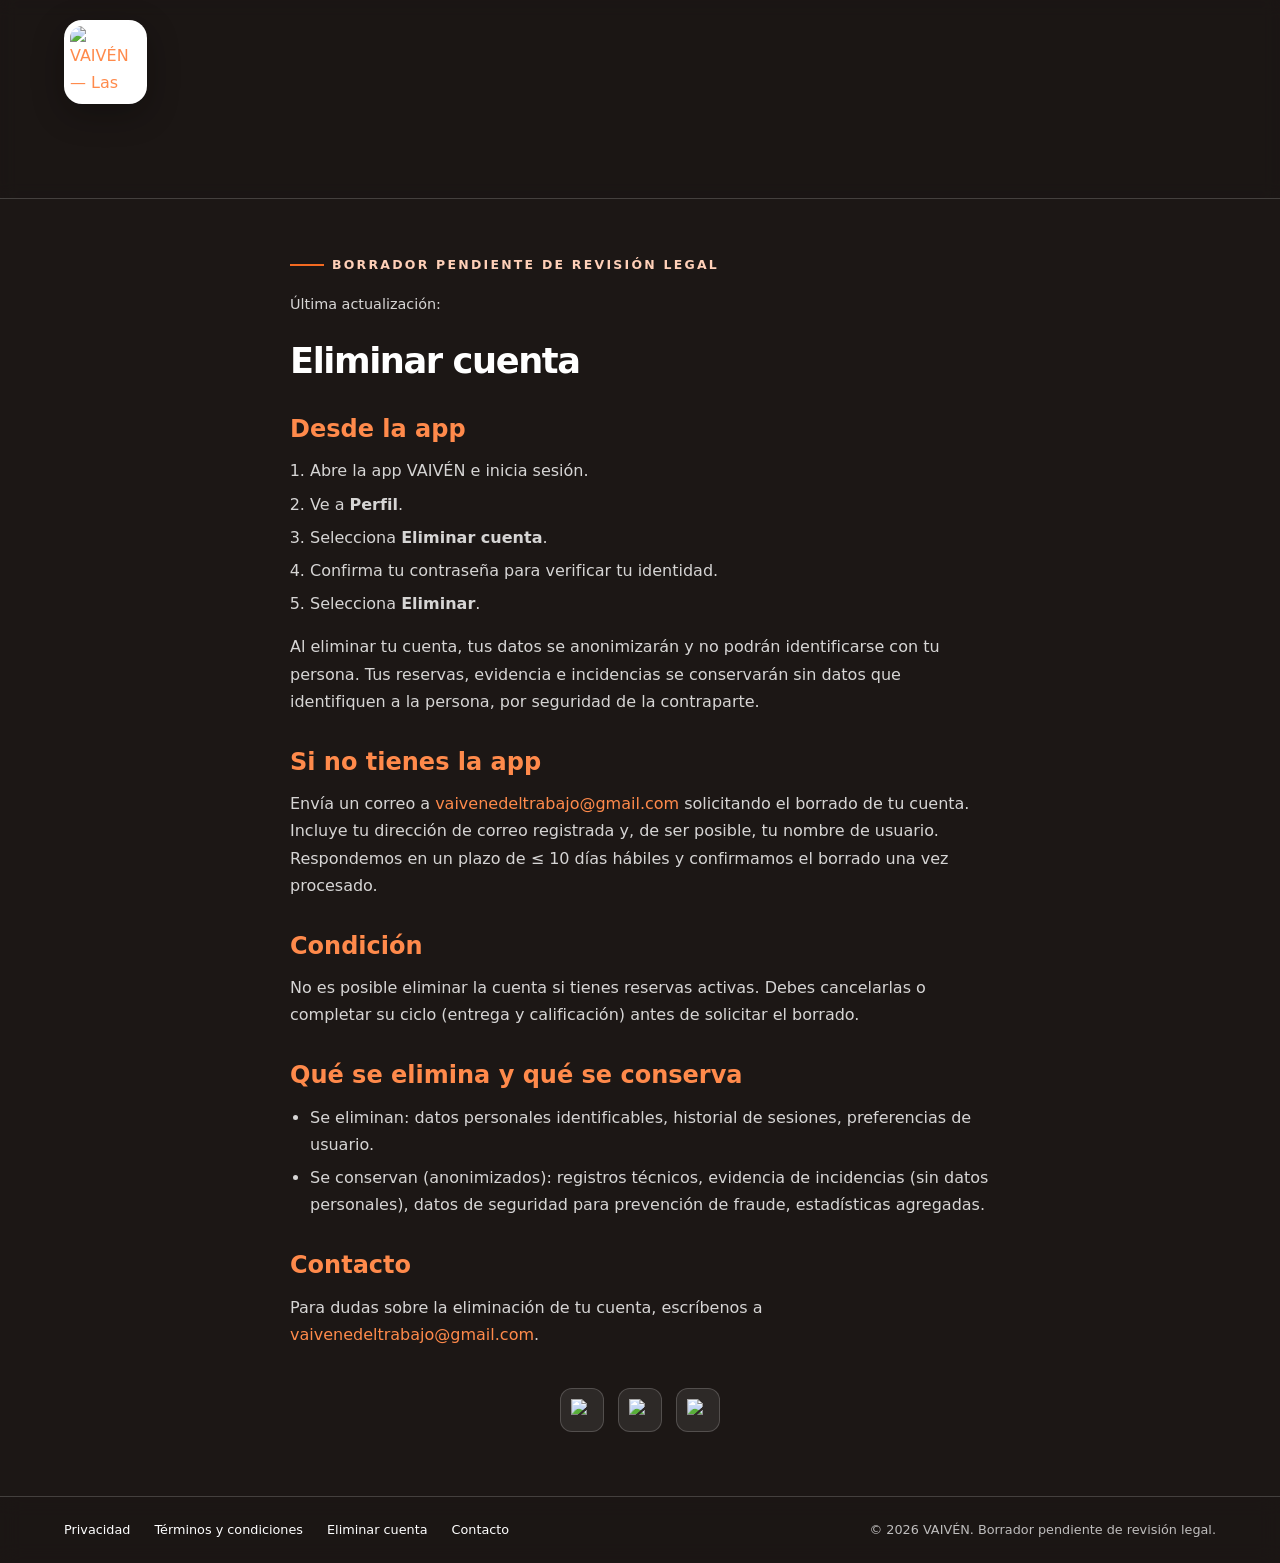
==== eliminar-cuenta/index.html @ cad04185 "feat: botones sociales y rediseño páginas legales [spec 002]" ====
<!doctype html>
<html lang="es-MX">
<head>
  <meta charset="utf-8">
  <meta name="viewport" content="width=device-width, initial-scale=1, viewport-fit=cover">
  <meta name="theme-color" content="#1c1715">
  <title>Eliminar cuenta — VAIVÉN</title>
  <meta name="description" content="Cómo eliminar tu cuenta de VAIVÉN: desde la app, por correo si no tienes la app, condición de reservas activas y qué se elimina y qué se conserva.">
  <link rel="canonical" href="https://vaiven-landing.onrender.com/eliminar-cuenta/">
  <link rel="icon" type="image/png" href="/assets/img/icon.png">
  <meta property="og:title" content="Eliminar cuenta — VAIVÉN">
  <meta property="og:description" content="Eliminar cuenta de VAIVÉN">
  <meta property="og:type" content="website">
  <meta property="og:url" content="https://vaiven-landing.onrender.com/eliminar-cuenta/">
  <link rel="stylesheet" href="/assets/css/legal.css">
</head>
<body>
  <a class="skip-link" href="#contenido">Saltar al contenido</a>

  <header>
    <a class="brand" href="/" aria-label="VAIVÉN, página principal">
      <img src="/assets/img/logo.jpeg" width="637" height="649" alt="VAIVÉN — Las cosas van y vienen">
    </a>
  </header>

  <main id="contenido">
    <article>
      <p class="legal-badge">Borrador pendiente de revisión legal</p>
      <p class="legal-updated">Última actualización: <?php echo date('F d, Y'); ?></p>
      <h1>Eliminar cuenta</h1>

      <section>
        <h2>Desde la app</h2>
        <ol>
          <li>Abre la app VAIVÉN e inicia sesión.</li>
          <li>Ve a <strong>Perfil</strong>.</li>
          <li>Selecciona <strong>Eliminar cuenta</strong>.</li>
          <li>Confirma tu contraseña para verificar tu identidad.</li>
          <li>Selecciona <strong>Eliminar</strong>.</li>
        </ol>
        <p>Al eliminar tu cuenta, tus datos se anonimizarán y no podrán identificarse con tu persona. Tus reservas, evidencia e incidencias se conservarán sin datos que identifiquen a la persona, por seguridad de la contraparte.</p>
      </section>

      <section>
        <h2>Si no tienes la app</h2>
        <p>Envía un correo a <a href="mailto:vaivenedeltrabajo@gmail.com">vaivenedeltrabajo@gmail.com</a> solicitando el borrado de tu cuenta. Incluye tu dirección de correo registrada y, de ser posible, tu nombre de usuario. Respondemos en un plazo de ≤ 10 días hábiles y confirmamos el borrado una vez procesado.</p>
      </section>

      <section>
        <h2>Condición</h2>
        <p>No es posible eliminar la cuenta si tienes reservas activas. Debes cancelarlas o completar su ciclo (entrega y calificación) antes de solicitar el borrado.</p>
      </section>

      <section>
        <h2>Qué se elimina y qué se conserva</h2>
        <ul>
          <li>Se eliminan: datos personales identificables, historial de sesiones, preferencias de usuario.</li>
          <li>Se conservan (anonimizados): registros técnicos, evidencia de incidencias (sin datos personales), datos de seguridad para prevención de fraude, estadísticas agregadas.</li>
        </ul>
      </section>

      <section>
        <h2>Contacto</h2>
        <p>Para dudas sobre la eliminación de tu cuenta, escríbenos a <a href="mailto:vaivenedeltrabajo@gmail.com">vaivenedeltrabajo@gmail.com</a>.</p>
      </section>
    </article>

    <nav class="social-buttons" aria-label="Síguenos en redes sociales">
      <a class="social-btn" href="#" rel="noopener noreferrer" aria-label="VAIVÉN en Facebook">
        <img src="/assets/img/social-facebook.svg" alt="Facebook">
      </a>
      <a class="social-btn" href="#" rel="noopener noreferrer" aria-label="VAIVÉN en X (Twitter)">
        <img src="/assets/img/social-x.svg" alt="X (Twitter)">
      </a>
      <a class="social-btn" href="#" rel="noopener noreferrer" aria-label="VAIVÉN en YouTube">
        <img src="/assets/img/social-youtube.svg" alt="YouTube">
      </a>
    </nav>
  </main>

  <footer>
    <nav class="footer-links" aria-label="Enlaces legales y de contacto">
      <a href="/privacidad/">Privacidad</a>
      <a href="/terminos/">Términos y condiciones</a>
      <a href="/eliminar-cuenta/">Eliminar cuenta</a>
      <a href="mailto:vaivenedeltrabajo@gmail.com">Contacto</a>
    </nav>
    <span class="copyright" data-support-email>© 2026 VAIVÉN. Borrador pendiente de revisión legal.</span>
  </footer>
</body>
</html>
---- assets/css/legal.css ----
/* Páginas legales — mismo sistema visual que index.html (VAIVÉN).
   Fondo oscuro, paleta oficial (naranja #f36a21), tipografía del sistema/Inter,
   header con logo y footer idénticos a la landing. Sin dependencias. */
:root {
  color-scheme: dark;
  --orange: #f36a21;
  --orange-soft: #ff8a4b;
  --orange-pale: #ffd0b8;
  --ink: #1c1715;
  --white: #fff;
  --muted: rgba(255, 255, 255, .82);
  --line: rgba(255, 255, 255, .18);

  /* Margen lateral único: header, texto y footer quedan siempre alineados.
     En pantallas muy anchas el contenido se centra en un máx. de 1320px. */
  --edge: max(clamp(20px, 5vw, 72px), calc((100% - 1320px) / 2));
}

*, *::before, *::after { box-sizing: border-box; }

html {
  -webkit-text-size-adjust: 100%;
  text-size-adjust: 100%;
  background: var(--ink);
}

body {
  margin: 0;
  min-height: 100vh;
  min-height: 100dvh;
  color: var(--white);
  background: var(--ink);
  font-family: Inter, ui-sans-serif, system-ui, -apple-system, BlinkMacSystemFont, "Segoe UI", Roboto, sans-serif;
  line-height: 1.7;
  -webkit-font-smoothing: antialiased;
  display: flex;
  flex-direction: column;
}

img { display: block; max-width: 100%; height: auto; }

/* ───────── Saltar al contenido ───────── */
.skip-link {
  position: absolute;
  left: -9999px;
  top: auto;
  width: 1px;
  height: 1px;
  overflow: hidden;
}
.skip-link:focus {
  left: 0;
  top: 0;
  width: auto;
  height: auto;
  padding: 8px 16px;
  background: var(--orange);
  color: #000;
  z-index: 1000;
  border-radius: 4px;
  font-weight: 700;
  text-decoration: none;
}

/* ───────── Header (idéntico a la landing) ───────── */
header {
  position: sticky;
  top: 0;
  z-index: 50;
  padding: 20px var(--edge);
  padding-top: max(20px, env(safe-area-inset-top));
  border-bottom: 1px solid var(--line);
  background: rgba(28, 23, 21, .6);
  -webkit-backdrop-filter: blur(8px);
  backdrop-filter: blur(8px);
}

.brand {
  display: inline-block;
  padding: 6px;
  border-radius: 18px;
  background: #fff;
  box-shadow: 0 10px 32px rgba(0, 0, 0, .28);
  transition: transform .2s ease;
  text-decoration: none;
}
.brand:hover { transform: translateY(-2px); }
.brand:focus-visible {
  outline: 3px solid var(--orange-soft);
  outline-offset: 3px;
}
.brand img {
  height: clamp(52px, 6vw, 72px);
  width: auto;
  border-radius: 12px;
}

/* ───────── Contenido principal ───────── */
main#contenido {
  flex: 1;
  padding: 48px var(--edge) 64px;
}

main > article {
  max-width: 700px;
  margin: 0 auto;
  color: var(--muted);
}

/* Etiqueta de borrador (estilo eyebrow de la landing) */
.legal-badge {
  display: inline-flex;
  align-items: center;
  gap: 8px;
  margin: 0 0 16px;
  color: var(--orange-pale);
  font-size: .78rem;
  font-weight: 700;
  letter-spacing: .18em;
  text-transform: uppercase;
}
.legal-badge::before {
  content: "";
  flex: none;
  width: 34px;
  height: 2px;
  background: var(--orange);
}

.legal-updated {
  margin: 0 0 24px;
  color: var(--muted);
  font-size: .9rem;
}

h1 {
  margin: 0 0 20px;
  font-size: clamp(1.7rem, 3.5vw, 2.2rem);
  line-height: 1.2;
  font-weight: 800;
  color: var(--white);
  letter-spacing: -.04em;
  text-wrap: balance;
}

h2 {
  margin: 32px 0 12px;
  font-size: clamp(1.25rem, 2vw, 1.5rem);
  line-height: 1.3;
  font-weight: 700;
  color: var(--orange-soft);
}

p { margin: 0 0 16px; }

ul, ol { margin: 0 0 16px; padding-left: 20px; }
li { margin-bottom: 6px; }

a { color: var(--orange-soft); text-decoration: none; }
a:hover { color: var(--orange); text-decoration: underline; }
a:focus-visible {
  outline: 2px solid var(--orange-soft);
  outline-offset: 2px;
  border-radius: 2px;
}

/* ───────── Tablas ───────── */
table {
  width: 100%;
  border-collapse: collapse;
  margin: 16px 0 24px;
}
th, td {
  text-align: left;
  padding: 10px 12px;
  border-bottom: 1px solid var(--line);
}
th {
  color: var(--white);
  font-weight: 700;
  font-size: .82rem;
  text-transform: uppercase;
  letter-spacing: .08em;
}
td { color: var(--muted); font-size: .95rem; }
tr:nth-child(even) td { background: rgba(255, 255, 255, .03); }

/* ───────── Botones de redes sociales ───────── */
.social-buttons {
  display: flex;
  gap: 14px;
  justify-content: center;
  margin: 40px 0 0;
}

.social-btn {
  display: flex;
  align-items: center;
  justify-content: center;
  width: 44px;
  height: 44px;
  border-radius: 12px;
  background: rgba(255, 255, 255, .08);
  border: 1px solid var(--line);
  transition: background .2s ease, transform .2s ease;
  text-decoration: none;
}

.social-btn img {
  width: 22px;
  height: 22px;
  display: block;
}

.social-btn:hover {
  background: rgba(255, 255, 255, .18);
  transform: translateY(-2px);
}

.social-btn:focus-visible {
  outline: 3px solid var(--orange-soft);
  outline-offset: 2px;
}

/* ───────── Footer (idéntico a la landing) ───────── */
footer {
  position: relative;
  z-index: 2;
  display: flex;
  align-items: center;
  justify-content: space-between;
  flex-wrap: wrap;
  gap: 6px 28px;
  padding: 16px var(--edge);
  padding-bottom: max(16px, env(safe-area-inset-bottom));
  border-top: 1px solid var(--line);
  background: rgba(28, 23, 21, .78);
  color: rgba(255, 255, 255, .72);
  font-size: .8rem;
  -webkit-backdrop-filter: blur(10px);
  backdrop-filter: blur(10px);
}

.footer-links { display: flex; flex-wrap: wrap; gap: 0 24px; }

footer a {
  display: inline-block;
  padding: 6px 0;
  color: #fff;
  text-decoration: none;
  transition: color .2s ease;
}
footer a:hover { color: #ff9a65; }
footer a:focus-visible {
  outline: 2px solid #ff9a65;
  outline-offset: 3px;
  border-radius: 3px;
}

.copyright { color: rgba(255, 255, 255, .72); font-size: .8rem; }

/* ───────── Responsive ───────── */
@media (max-width: 720px) {
  header {
    padding-top: max(14px, env(safe-area-inset-top));
    padding-bottom: 14px;
  }
  .brand img { height: 48px; }
  main#contenido { padding: 32px var(--edge) 40px; }
  h1 { font-size: clamp(1.6rem, 8vw, 2rem); }
}

@media (prefers-reduced-motion: reduce) {
  *, *::before, *::after {
    animation: none !important;
    transition: none !important;
  }
}
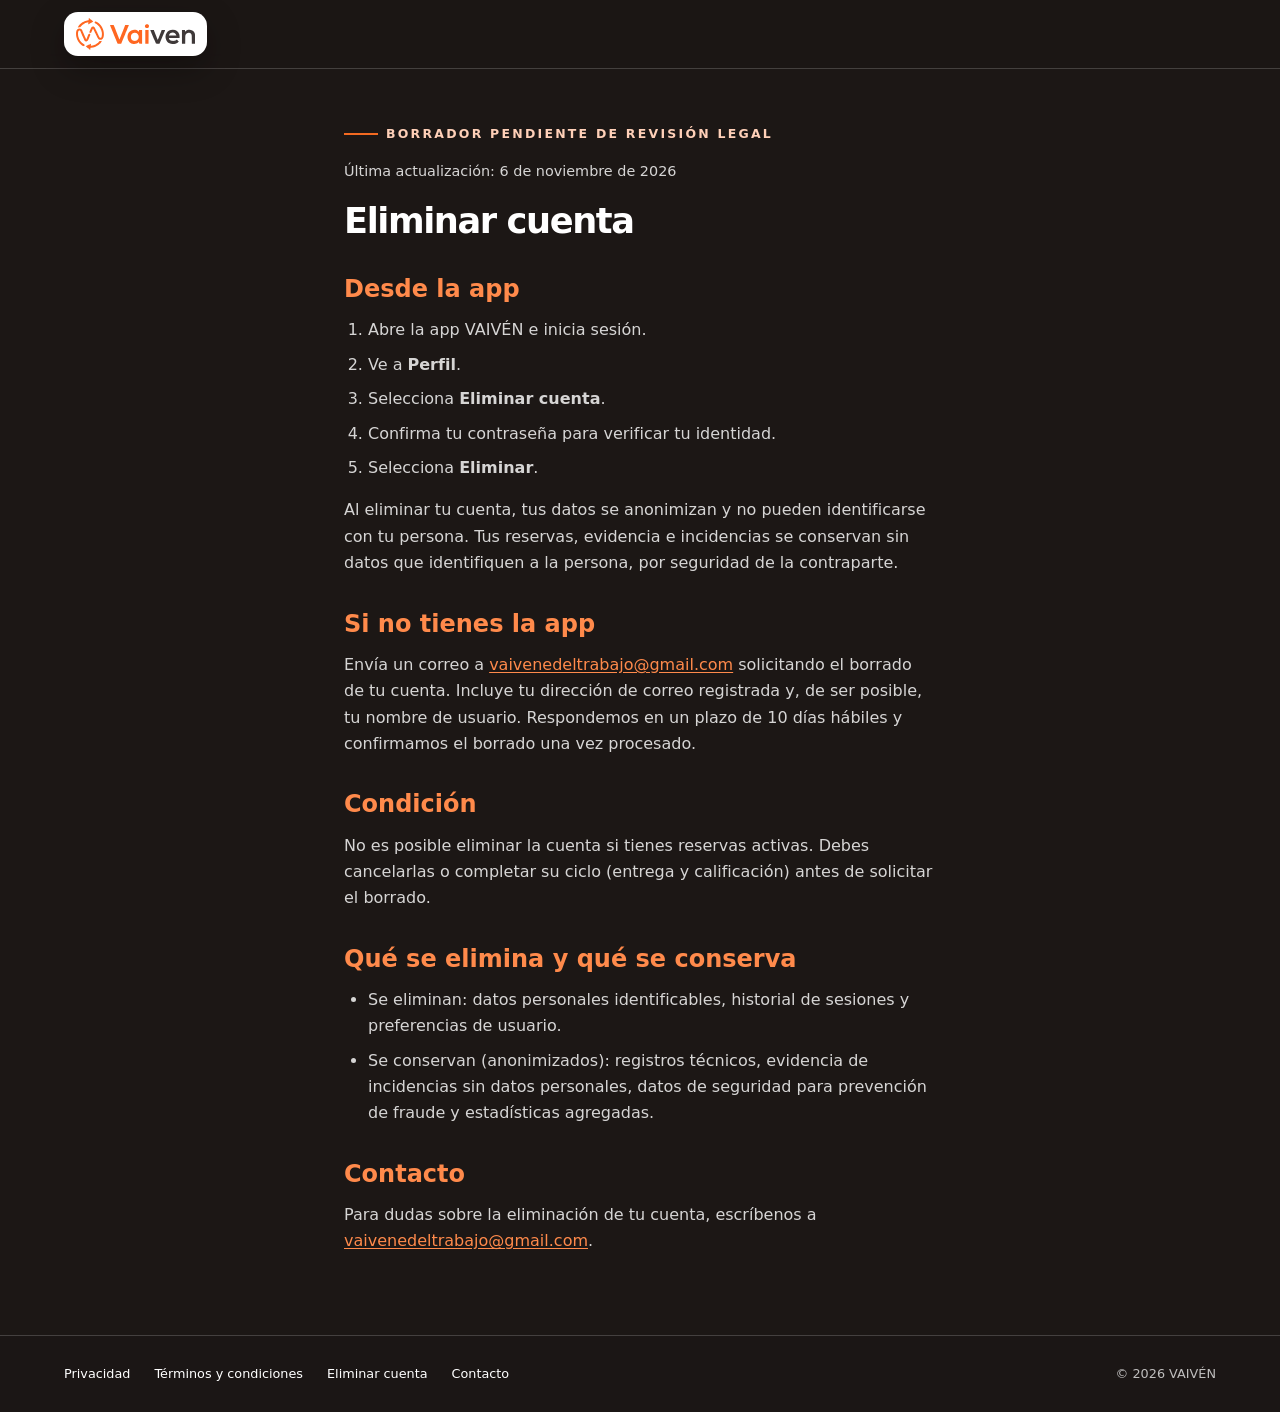
==== commit 0c543842: "SPECTs" ====
--- a/eliminar-cuenta/index.html
+++ b/eliminar-cuenta/index.html
@@ -7,26 +7,28 @@
   <title>Eliminar cuenta — VAIVÉN</title>
   <meta name="description" content="Cómo eliminar tu cuenta de VAIVÉN: desde la app, por correo si no tienes la app, condición de reservas activas y qué se elimina y qué se conserva.">
   <link rel="canonical" href="https://vaiven-landing.onrender.com/eliminar-cuenta/">
-  <link rel="icon" type="image/png" href="/assets/img/icon.png">
+  <link rel="icon" type="image/svg+xml" href="/assets/img/favicon.svg">
+  <link rel="apple-touch-icon" href="/assets/img/apple-touch-icon.png">
   <meta property="og:title" content="Eliminar cuenta — VAIVÉN">
-  <meta property="og:description" content="Eliminar cuenta de VAIVÉN">
+  <meta property="og:description" content="Pasos para eliminar tu cuenta de VAIVÉN y qué datos se conservan.">
   <meta property="og:type" content="website">
   <meta property="og:url" content="https://vaiven-landing.onrender.com/eliminar-cuenta/">
-  <link rel="stylesheet" href="/assets/css/legal.css">
+  <meta property="og:image" content="https://vaiven-landing.onrender.com/assets/img/og-image.png">
+  <meta property="og:locale" content="es_MX">
+  <link rel="stylesheet" href="/assets/css/styles.css">
+  <script type="module" src="/assets/js/site.js" defer></script>
 </head>
 <body>
   <a class="skip-link" href="#contenido">Saltar al contenido</a>
 
-  <header>
-    <a class="brand" href="/" aria-label="VAIVÉN, página principal">
-      <img src="/assets/img/logo.jpeg" width="637" height="649" alt="VAIVÉN — Las cosas van y vienen">
-    </a>
+  <header class="site-header">
+    <a class="brand" href="/"><img src="/assets/img/logo.svg" width="119" height="32" alt="VAIVÉN, ir al inicio"></a>
   </header>
 
   <main id="contenido">
-    <article>
+    <article class="legal">
       <p class="legal-badge">Borrador pendiente de revisión legal</p>
-      <p class="legal-updated">Última actualización: <?php echo date('F d, Y'); ?></p>
+      <p class="legal-updated" data-legal-updated>Última actualización: 6 de noviembre de 2026</p>
       <h1>Eliminar cuenta</h1>
 
       <section>
@@ -38,12 +40,12 @@
           <li>Confirma tu contraseña para verificar tu identidad.</li>
           <li>Selecciona <strong>Eliminar</strong>.</li>
         </ol>
-        <p>Al eliminar tu cuenta, tus datos se anonimizarán y no podrán identificarse con tu persona. Tus reservas, evidencia e incidencias se conservarán sin datos que identifiquen a la persona, por seguridad de la contraparte.</p>
+        <p>Al eliminar tu cuenta, tus datos se anonimizan y no pueden identificarse con tu persona. Tus reservas, evidencia e incidencias se conservan sin datos que identifiquen a la persona, por seguridad de la contraparte.</p>
       </section>
 
       <section>
         <h2>Si no tienes la app</h2>
-        <p>Envía un correo a <a href="mailto:vaivenedeltrabajo@gmail.com">vaivenedeltrabajo@gmail.com</a> solicitando el borrado de tu cuenta. Incluye tu dirección de correo registrada y, de ser posible, tu nombre de usuario. Respondemos en un plazo de ≤ 10 días hábiles y confirmamos el borrado una vez procesado.</p>
+        <p>Envía un correo a <a href="mailto:vaivenedeltrabajo@gmail.com" data-support-link data-support-email>vaivenedeltrabajo@gmail.com</a> solicitando el borrado de tu cuenta. Incluye tu dirección de correo registrada y, de ser posible, tu nombre de usuario. Respondemos en un plazo de 10 días hábiles y confirmamos el borrado una vez procesado.</p>
       </section>
 
       <section>
@@ -54,38 +56,26 @@
       <section>
         <h2>Qué se elimina y qué se conserva</h2>
         <ul>
-          <li>Se eliminan: datos personales identificables, historial de sesiones, preferencias de usuario.</li>
-          <li>Se conservan (anonimizados): registros técnicos, evidencia de incidencias (sin datos personales), datos de seguridad para prevención de fraude, estadísticas agregadas.</li>
+          <li>Se eliminan: datos personales identificables, historial de sesiones y preferencias de usuario.</li>
+          <li>Se conservan (anonimizados): registros técnicos, evidencia de incidencias sin datos personales, datos de seguridad para prevención de fraude y estadísticas agregadas.</li>
         </ul>
       </section>
 
       <section>
         <h2>Contacto</h2>
-        <p>Para dudas sobre la eliminación de tu cuenta, escríbenos a <a href="mailto:vaivenedeltrabajo@gmail.com">vaivenedeltrabajo@gmail.com</a>.</p>
+        <p>Para dudas sobre la eliminación de tu cuenta, escríbenos a <a href="mailto:vaivenedeltrabajo@gmail.com" data-support-link data-support-email>vaivenedeltrabajo@gmail.com</a>.</p>
       </section>
     </article>
-
-    <nav class="social-buttons" aria-label="Síguenos en redes sociales">
-      <a class="social-btn" href="#" rel="noopener noreferrer" aria-label="VAIVÉN en Facebook">
-        <img src="/assets/img/social-facebook.svg" alt="Facebook">
-      </a>
-      <a class="social-btn" href="#" rel="noopener noreferrer" aria-label="VAIVÉN en X (Twitter)">
-        <img src="/assets/img/social-x.svg" alt="X (Twitter)">
-      </a>
-      <a class="social-btn" href="#" rel="noopener noreferrer" aria-label="VAIVÉN en YouTube">
-        <img src="/assets/img/social-youtube.svg" alt="YouTube">
-      </a>
-    </nav>
   </main>
 
-  <footer>
+  <footer class="site-footer">
     <nav class="footer-links" aria-label="Enlaces legales y de contacto">
       <a href="/privacidad/">Privacidad</a>
       <a href="/terminos/">Términos y condiciones</a>
       <a href="/eliminar-cuenta/">Eliminar cuenta</a>
-      <a href="mailto:vaivenedeltrabajo@gmail.com">Contacto</a>
+      <a href="mailto:vaivenedeltrabajo@gmail.com" data-support-link>Contacto</a>
     </nav>
-    <span class="copyright" data-support-email>© 2026 VAIVÉN. Borrador pendiente de revisión legal.</span>
+    <p class="copyright">© 2026 VAIVÉN</p>
   </footer>
 </body>
 </html>
--- a/assets/css/styles.css
+++ b/assets/css/styles.css
@@ -0,0 +1,759 @@
+/* VAIVÉN — hoja de estilos única (Art. III).
+   Tokens en :root, mobile-first, tipografía del dispositivo, sin recursos externos. */
+
+:root {
+  color-scheme: dark;
+
+  /* Paleta */
+  --color-fondo: #1c1715;
+  --color-texto: #ffffff;
+  --color-texto-suave: rgba(255, 255, 255, .82);
+  --color-texto-tenue: rgba(255, 255, 255, .72);
+  --color-acento: #f36a21;
+  --color-acento-claro: #ff8a4b;
+  --color-acento-palido: #ffd0b8;
+  --color-linea: rgba(255, 255, 255, .18);
+  --color-superficie: rgba(255, 255, 255, .08);
+  --color-superficie-fuerte: rgba(255, 255, 255, .18);
+  --color-sombra: rgba(0, 0, 0, .32);
+
+  /* Tipografía */
+  --fuente: system-ui, -apple-system, "Segoe UI", Roboto, "Helvetica Neue", Arial, sans-serif;
+
+  /* Espaciado */
+  --space-1: 4px;
+  --space-2: 8px;
+  --space-3: 12px;
+  --space-4: 16px;
+  --space-5: 24px;
+  --space-6: 32px;
+  --space-7: 48px;
+  --space-8: 64px;
+
+  /* Radios y sombras */
+  --radio-sm: 6px;
+  --radio-md: 14px;
+  --radio-pill: 999px;
+  --sombra-suave: 0 12px 34px var(--color-sombra);
+  --sombra-acento: 0 14px 36px rgba(243, 106, 33, .38);
+
+  /* Tamaños de control: objetivo táctil mínimo (Art. VIII.1) y botón principal */
+  --tap: 44px;
+  --logo-h: 32px;
+  --cta-h: 56px;
+
+  /* Margen lateral único: cabecera, texto y pie quedan alineados.
+     En pantallas muy anchas el contenido se centra con un máximo de 1320px. */
+  --edge: max(clamp(20px, 5vw, 72px), calc((100% - 1320px) / 2));
+}
+
+*,
+*::before,
+*::after {
+  box-sizing: border-box;
+}
+
+html {
+  -webkit-text-size-adjust: 100%;
+  text-size-adjust: 100%;
+  background: var(--color-fondo);
+}
+
+body {
+  display: flex;
+  flex-direction: column;
+  min-height: 100vh;
+  min-height: 100dvh;
+  margin: 0;
+  color: var(--color-texto);
+  background: var(--color-fondo);
+  font-family: var(--fuente);
+  line-height: 1.65;
+  -webkit-font-smoothing: antialiased;
+}
+
+img {
+  display: block;
+  max-width: 100%;
+  height: auto;
+}
+
+/* ───────── Saltar al contenido ───────── */
+.skip-link {
+  position: absolute;
+  left: -9999px;
+  top: auto;
+  width: 1px;
+  height: 1px;
+  overflow: hidden;
+}
+
+.skip-link:focus {
+  left: var(--space-3);
+  top: var(--space-3);
+  width: auto;
+  height: auto;
+  padding: var(--space-2) var(--space-4);
+  border-radius: var(--radio-sm);
+  background: var(--color-acento);
+  color: var(--color-fondo);
+  font-weight: 700;
+  text-decoration: none;
+  z-index: 1000;
+}
+
+/* ───────── Cabecera (idéntica en todas las páginas) ───────── */
+.site-header {
+  position: sticky;
+  top: 0;
+  z-index: 50;
+  display: flex;
+  align-items: center;
+  padding: var(--space-3) var(--edge);
+  padding-top: max(var(--space-3), env(safe-area-inset-top));
+  border-bottom: 1px solid var(--color-linea);
+  background: rgba(28, 23, 21, .72);
+  -webkit-backdrop-filter: blur(8px);
+  backdrop-filter: blur(8px);
+}
+
+.brand {
+  display: inline-flex;
+  align-items: center;
+  min-height: var(--tap);
+  padding: 0 var(--space-3);
+  border-radius: var(--radio-md);
+  background: var(--color-texto);
+  text-decoration: none;
+  box-shadow: var(--sombra-suave);
+  transition: transform .2s ease;
+}
+
+.brand img {
+  width: auto;
+  height: var(--logo-h);
+}
+
+.brand:hover {
+  transform: translateY(-2px);
+}
+
+.brand:focus-visible {
+  outline: 3px solid var(--color-acento-claro);
+  outline-offset: 3px;
+}
+
+/* ───────── Contenido principal ───────── */
+main#contenido {
+  flex: 1;
+}
+
+.sr-only {
+  position: absolute;
+  width: 1px;
+  height: 1px;
+  overflow: hidden;
+  clip-path: inset(50%);
+  white-space: nowrap;
+}
+
+/* ───────── Portada (index.html): una sola pantalla ─────────
+   El cuerpo ocupa el alto visible; el contenido se dimensiona con vh/dvh para caber sin desplazarse.
+   Si la pantalla es tan pequeña que no cabe, la página crece y se desplaza (nunca se recorta). */
+.hero {
+  position: relative;
+  display: flex;
+  align-items: center;
+  padding: var(--space-5) var(--edge);
+  overflow: hidden;
+}
+
+.hero-media {
+  position: absolute;
+  inset: 0 0 0 auto;
+  z-index: 0;
+  width: 64%;
+  -webkit-mask-image: linear-gradient(90deg, transparent 0, #000 18%);
+  mask-image: linear-gradient(90deg, transparent 0, #000 18%);
+}
+
+.hero-media img {
+  width: 100%;
+  height: 100%;
+  object-fit: cover;
+  object-position: 14% 30%;
+}
+
+.hero-media::after {
+  content: "";
+  position: absolute;
+  inset: 0;
+  background: linear-gradient(0deg, rgba(28, 23, 21, .5) 0%, transparent 34%);
+  pointer-events: none;
+}
+
+.hero-copy {
+  position: relative;
+  z-index: 1;
+  width: min(500px, 40%);
+}
+
+.eyebrow {
+  display: flex;
+  align-items: center;
+  gap: var(--space-3);
+  margin: 0 0 var(--space-4);
+  color: var(--color-acento-palido);
+  font-size: .78rem;
+  font-weight: 700;
+  letter-spacing: .18em;
+  text-transform: uppercase;
+}
+
+.eyebrow::before {
+  content: "";
+  flex: none;
+  width: 34px;
+  height: 2px;
+  background: var(--color-acento);
+}
+
+.hero h1 {
+  margin: 0;
+  font-size: clamp(2.2rem, min(4.4vw, 8.6vh), 4.4rem);
+  line-height: 1;
+  letter-spacing: -.05em;
+  font-weight: 800;
+  text-wrap: balance;
+}
+
+.hero h1 span {
+  display: block;
+  color: var(--color-acento-claro);
+}
+
+.description {
+  max-width: 27em;
+  margin: var(--space-4) 0 0;
+  color: var(--color-texto-suave);
+  font-size: clamp(.95rem, min(1.3vw, 2.6vh), 1.15rem);
+  line-height: 1.6;
+  text-wrap: pretty;
+}
+
+/* Botón principal: Google Play (con enlace) o aviso «Próximamente» (sin enlace) */
+.store {
+  display: inline-flex;
+  align-items: center;
+  gap: var(--space-3);
+  min-height: var(--cta-h);
+  margin: var(--space-5) 0 0;
+  padding: var(--space-3) var(--space-6);
+  border-radius: var(--radio-pill);
+  background: var(--color-acento);
+  color: var(--color-fondo);
+  font-size: 1.05rem;
+  font-weight: 800;
+  letter-spacing: .01em;
+  white-space: nowrap;
+  text-decoration: none;
+  box-shadow: var(--sombra-acento);
+}
+
+.store-icon {
+  flex: none;
+  fill: none;
+  stroke: currentColor;
+  stroke-width: 2.4;
+  stroke-linecap: round;
+  stroke-linejoin: round;
+}
+
+/* Sin enlace todavía: sin flecha de descarga y sin aspecto de botón activo */
+.store:not(a) {
+  background: var(--color-acento-claro);
+  cursor: default;
+}
+
+.store:not(a) .store-icon {
+  display: none;
+}
+
+.store:not(a)::before {
+  content: "";
+  flex: none;
+  width: 10px;
+  height: 10px;
+  border-radius: 50%;
+  background: var(--color-fondo);
+}
+
+a.store {
+  transition: transform .2s ease, background-color .2s ease;
+}
+
+a.store:hover {
+  transform: translateY(-2px);
+  background: var(--color-acento-claro);
+}
+
+a.store:focus-visible {
+  outline: 3px solid var(--color-texto);
+  outline-offset: 4px;
+}
+
+.values {
+  display: flex;
+  flex-wrap: wrap;
+  gap: var(--space-2);
+  margin: var(--space-5) 0 0;
+  padding: 0;
+  list-style: none;
+}
+
+.values li {
+  padding: var(--space-1) var(--space-3);
+  border: 1px solid rgba(255, 255, 255, .3);
+  border-radius: var(--radio-pill);
+  background: var(--color-superficie);
+  font-size: .85rem;
+  font-weight: 650;
+  letter-spacing: .02em;
+}
+
+/* Redes sociales: íconos en botones circulares de 44 px; sin URL en config.js quedan sin enlace */
+.social {
+  display: flex;
+  flex-wrap: wrap;
+  gap: var(--space-3);
+  margin: var(--space-4) 0 0;
+  padding: 0;
+  list-style: none;
+}
+
+.social-link {
+  display: inline-flex;
+  align-items: center;
+  justify-content: center;
+  width: var(--tap);
+  height: var(--tap);
+  border: 1px solid var(--color-linea);
+  border-radius: 50%;
+  background: var(--color-superficie);
+  color: var(--color-texto-tenue);
+}
+
+.social-link svg {
+  fill: currentColor;
+}
+
+a.social-link {
+  color: var(--color-texto);
+  transition: background-color .2s ease, color .2s ease, transform .2s ease;
+}
+
+a.social-link:hover {
+  background: var(--color-acento);
+  color: var(--color-fondo);
+  transform: translateY(-2px);
+}
+
+a.social-link:focus-visible {
+  outline: 3px solid var(--color-acento-claro);
+  outline-offset: 3px;
+}
+
+/* ───────── Páginas legales ───────── */
+main#contenido > .legal {
+  max-width: 720px;
+  margin: 0 auto;
+  padding: var(--space-7) var(--edge) var(--space-8);
+  color: var(--color-texto-suave);
+}
+
+.legal-badge {
+  display: inline-flex;
+  align-items: center;
+  gap: var(--space-2);
+  margin: 0 0 var(--space-4);
+  color: var(--color-acento-palido);
+  font-size: .78rem;
+  font-weight: 700;
+  letter-spacing: .18em;
+  text-transform: uppercase;
+}
+
+.legal-badge::before {
+  content: "";
+  flex: none;
+  width: 34px;
+  height: 2px;
+  background: var(--color-acento);
+}
+
+.legal-updated {
+  margin: 0 0 var(--space-5);
+  font-size: .9rem;
+}
+
+.legal h1 {
+  margin: 0 0 var(--space-5);
+  color: var(--color-texto);
+  font-size: clamp(1.7rem, 3.5vw, 2.2rem);
+  line-height: 1.2;
+  font-weight: 800;
+  letter-spacing: -.04em;
+  text-wrap: balance;
+}
+
+.legal h2 {
+  margin: var(--space-6) 0 var(--space-3);
+  color: var(--color-acento-claro);
+  font-size: clamp(1.25rem, 2vw, 1.5rem);
+  line-height: 1.3;
+  font-weight: 700;
+}
+
+.legal p {
+  margin: 0 0 var(--space-4);
+}
+
+.legal ul,
+.legal ol {
+  margin: 0 0 var(--space-4);
+  padding-left: var(--space-5);
+}
+
+.legal li {
+  margin-bottom: var(--space-2);
+}
+
+.legal a {
+  color: var(--color-acento-claro);
+  text-decoration: underline;
+  text-underline-offset: 2px;
+}
+
+.legal a:hover {
+  color: var(--color-acento);
+}
+
+.legal a:focus-visible,
+.footer-links a:focus-visible {
+  outline: 2px solid var(--color-acento-claro);
+  outline-offset: 3px;
+  border-radius: var(--radio-sm);
+}
+
+.table-scroll {
+  margin: 0 0 var(--space-5);
+  overflow-x: auto;
+}
+
+table {
+  width: 100%;
+  border-collapse: collapse;
+}
+
+th,
+td {
+  padding: var(--space-3);
+  border-bottom: 1px solid var(--color-linea);
+  text-align: left;
+  vertical-align: top;
+}
+
+th {
+  color: var(--color-texto);
+  font-size: .82rem;
+  font-weight: 700;
+  letter-spacing: .08em;
+  text-transform: uppercase;
+}
+
+td {
+  font-size: .95rem;
+}
+
+/* ───────── Página 404 ───────── */
+main#contenido > .not-found {
+  max-width: 640px;
+  margin: 0 auto;
+  padding: var(--space-8) var(--edge);
+  text-align: center;
+}
+
+.not-found h1 {
+  margin: 0 0 var(--space-4);
+  font-size: clamp(2rem, 6vw, 3rem);
+  line-height: 1.1;
+  letter-spacing: -.04em;
+}
+
+.not-found p {
+  margin: 0 0 var(--space-5);
+  color: var(--color-texto-suave);
+}
+
+.not-found a {
+  color: var(--color-acento-claro);
+}
+
+/* ───────── Pie (idéntico en todas las páginas) ───────── */
+.site-footer {
+  display: flex;
+  align-items: center;
+  justify-content: space-between;
+  flex-wrap: wrap;
+  gap: var(--space-2) var(--space-5);
+  padding: var(--space-4) var(--edge);
+  padding-bottom: max(var(--space-4), env(safe-area-inset-bottom));
+  border-top: 1px solid var(--color-linea);
+  background: rgba(28, 23, 21, .78);
+  color: var(--color-texto-tenue);
+  font-size: .8rem;
+}
+
+.footer-links {
+  display: flex;
+  flex-wrap: wrap;
+  gap: 0 var(--space-5);
+}
+
+.footer-links a {
+  display: inline-flex;
+  align-items: center;
+  min-height: 44px;
+  color: var(--color-texto);
+  text-decoration: none;
+  transition: color .2s ease;
+}
+
+.footer-links a:hover {
+  color: var(--color-acento-claro);
+}
+
+.copyright {
+  margin: 0;
+}
+
+/* ───────── Tablet vertical y móvil: la foto va arriba y el texto debajo, todo en una pantalla ───────── */
+@media (max-width: 720px) and (min-height: 561px), (max-width: 1000px) and (orientation: portrait) {
+  .site-header {
+    padding-block: var(--space-1);
+  }
+
+  .brand {
+    min-height: var(--tap);
+  }
+
+  .hero {
+    flex-direction: column;
+    align-items: stretch;
+    justify-content: flex-start;
+    padding: 0 var(--edge) var(--space-3);
+  }
+
+  .hero-media {
+    position: relative;
+    inset: auto;
+    flex: 1 0 120px;
+    width: auto;
+    max-height: 56dvh;
+    margin: 0 calc(var(--edge) * -1);
+    -webkit-mask-image: linear-gradient(180deg, #000 60%, transparent 100%);
+    mask-image: linear-gradient(180deg, #000 60%, transparent 100%);
+  }
+
+  .hero-media img {
+    position: absolute;
+    inset: 0;
+    object-position: 44% 38%;
+  }
+
+  .hero-copy {
+    flex: none;
+    width: 100%;
+    max-width: 620px;
+    margin-top: calc(var(--space-5) * -1);
+  }
+
+  .eyebrow {
+    margin-bottom: var(--space-1);
+    font-size: .7rem;
+  }
+
+  .hero h1 {
+    font-size: clamp(1.9rem, min(10vw, 5.6dvh), 4.2rem);
+  }
+
+  .description {
+    margin-top: var(--space-2);
+    font-size: .9rem;
+    line-height: 1.45;
+  }
+
+  .store {
+    min-height: 52px;
+    margin-top: var(--space-3);
+    padding-inline: var(--space-5);
+  }
+
+  .values {
+    margin-top: var(--space-2);
+  }
+
+  .social {
+    margin-top: var(--space-2);
+  }
+
+  .site-footer {
+    padding-block: var(--space-1);
+    gap: 0 var(--space-4);
+  }
+
+  /* En móvil los enlaces y el copyright comparten renglones para ahorrar alto */
+  .site-footer {
+    justify-content: flex-start;
+  }
+
+  .footer-links {
+    display: contents;
+  }
+
+  .copyright {
+    margin-left: auto;
+  }
+
+  main#contenido > .legal {
+    padding-top: var(--space-6);
+  }
+}
+
+/* Teléfonos: botón de Google Play y redes a todo el ancho */
+@media (max-width: 480px) {
+  .store {
+    width: 100%;
+    justify-content: center;
+  }
+
+  .social {
+    justify-content: space-between;
+  }
+}
+
+/* Teléfonos de pantalla corta: se omite el antetítulo decorativo y se aprieta el texto */
+@media (max-width: 720px) and (max-height: 620px) and (orientation: portrait) {
+  .eyebrow {
+    display: none;
+  }
+
+  .description {
+    font-size: .85rem;
+    line-height: 1.4;
+  }
+}
+
+/* Móviles muy angostos */
+@media (max-width: 380px) {
+  .store {
+    padding-inline: var(--space-4);
+    font-size: .95rem;
+  }
+
+  .values li {
+    font-size: .8rem;
+  }
+}
+
+/* Tablet y móvil en horizontal: la columna de texto gana ancho */
+@media (max-width: 1000px) and (orientation: landscape) and (max-height: 700px), (min-width: 721px) and (max-width: 1000px) and (orientation: landscape) {
+  .hero-media {
+    width: 56%;
+  }
+
+  .hero-copy {
+    width: min(500px, 52%);
+  }
+
+  .eyebrow {
+    font-size: .7rem;
+    letter-spacing: .12em;
+  }
+}
+
+/* Pantallas bajas (portátiles pequeños, móvil en horizontal): se compacta la portada para que siga cabiendo */
+@media (max-height: 700px) and (min-width: 721px) {
+  .hero {
+    padding-block: var(--space-3);
+  }
+
+  .eyebrow {
+    margin-bottom: var(--space-3);
+  }
+
+  .store {
+    min-height: 48px;
+    margin-top: var(--space-4);
+  }
+
+  .values,
+  .social {
+    margin-top: var(--space-3);
+  }
+}
+
+@media (max-height: 560px) and (orientation: landscape) {
+  .site-header {
+    padding-block: var(--space-1);
+  }
+
+  .hero {
+    padding-block: var(--space-2);
+  }
+
+  .eyebrow {
+    display: none;
+  }
+
+  .hero h1 {
+    font-size: clamp(1.7rem, 9vh, 2.4rem);
+  }
+
+  .site-footer {
+    padding-block: var(--space-1);
+  }
+
+  .description {
+    margin-top: var(--space-2);
+    font-size: .82rem;
+    line-height: 1.35;
+  }
+
+  .store {
+    min-height: var(--tap);
+    margin-top: var(--space-2);
+  }
+
+  .values,
+  .social {
+    margin-top: var(--space-2);
+  }
+}
+
+/* Pantallas muy anchas: se ajusta el encuadre de la foto */
+@media (min-width: 1700px) {
+  .hero-media img {
+    object-position: 20% 34%;
+  }
+}
+
+@media (prefers-reduced-motion: reduce) {
+  *,
+  *::before,
+  *::after {
+    animation: none !important;
+    transition: none !important;
+    scroll-behavior: auto !important;
+  }
+}
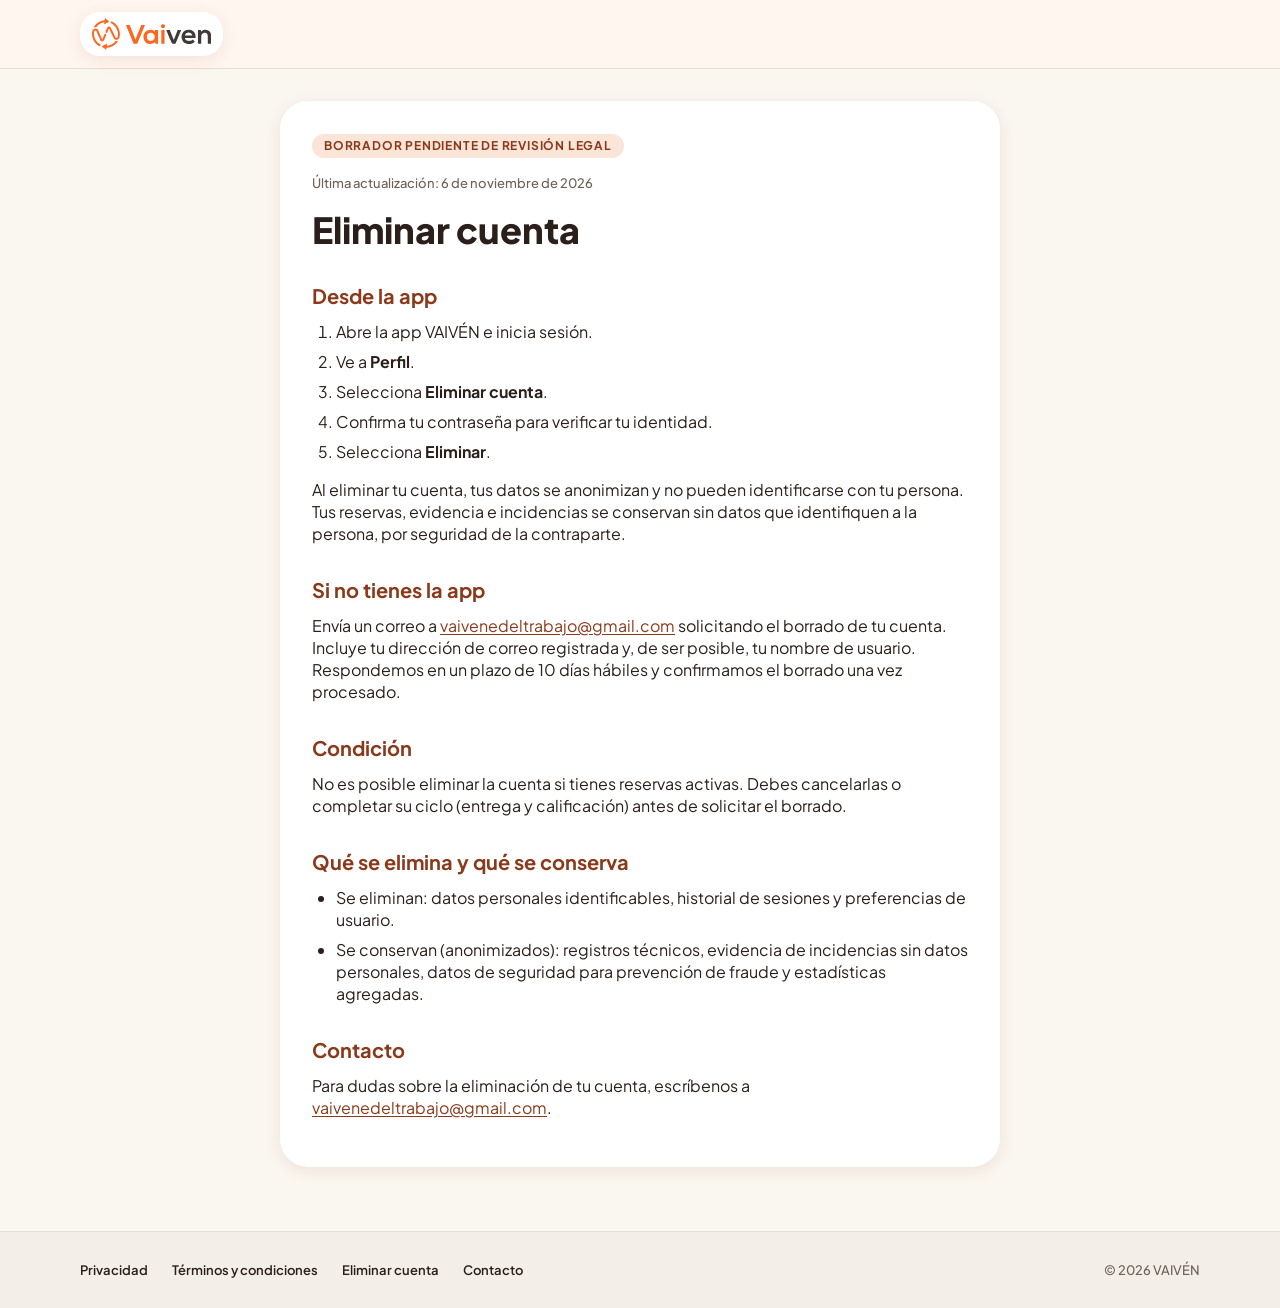
==== commit 73fc2aee: "feat: landing con fondo propio, logotipo y redes [spec 002]" ====
--- a/eliminar-cuenta/index.html
+++ b/eliminar-cuenta/index.html
@@ -3,7 +3,8 @@
 <head>
   <meta charset="utf-8">
   <meta name="viewport" content="width=device-width, initial-scale=1, viewport-fit=cover">
-  <meta name="theme-color" content="#1c1715">
+  <meta name="theme-color" content="#faf6f0" media="(prefers-color-scheme: light)">
+  <meta name="theme-color" content="#1c1715" media="(prefers-color-scheme: dark)">
   <title>Eliminar cuenta — VAIVÉN</title>
   <meta name="description" content="Cómo eliminar tu cuenta de VAIVÉN: desde la app, por correo si no tienes la app, condición de reservas activas y qué se elimina y qué se conserva.">
   <link rel="canonical" href="https://vaiven-landing.onrender.com/eliminar-cuenta/">
@@ -15,6 +16,7 @@
   <meta property="og:url" content="https://vaiven-landing.onrender.com/eliminar-cuenta/">
   <meta property="og:image" content="https://vaiven-landing.onrender.com/assets/img/og-image.png">
   <meta property="og:locale" content="es_MX">
+  <link rel="preload" href="/assets/fonts/plus-jakarta-sans-latin.woff2" as="font" type="font/woff2" crossorigin>
   <link rel="stylesheet" href="/assets/css/styles.css">
   <script type="module" src="/assets/js/site.js" defer></script>
 </head>
--- a/assets/css/styles.css
+++ b/assets/css/styles.css
@@ -1,26 +1,48 @@
 /* VAIVÉN — hoja de estilos única (Art. III).
-   Tokens en :root, mobile-first, tipografía del dispositivo, sin recursos externos. */
+   Tokens del sistema de diseño de la app (vaiven-diseno-landing.md), mobile-first,
+   Plus Jakarta Sans alojada en el propio sitio (sin recursos externos). */
+
+@font-face {
+  font-family: "Plus Jakarta Sans";
+  font-style: normal;
+  font-weight: 400 800;
+  font-display: swap;
+  src: url("/assets/fonts/plus-jakarta-sans-latin.woff2") format("woff2");
+}
 
 :root {
-  color-scheme: dark;
-
-  /* Paleta */
-  --color-fondo: #1c1715;
-  --color-texto: #ffffff;
-  --color-texto-suave: rgba(255, 255, 255, .82);
-  --color-texto-tenue: rgba(255, 255, 255, .72);
-  --color-acento: #f36a21;
-  --color-acento-claro: #ff8a4b;
-  --color-acento-palido: #ffd0b8;
-  --color-linea: rgba(255, 255, 255, .18);
-  --color-superficie: rgba(255, 255, 255, .08);
-  --color-superficie-fuerte: rgba(255, 255, 255, .18);
-  --color-sombra: rgba(0, 0, 0, .32);
+  color-scheme: light dark;
+
+  /* Marca */
+  --primary: #c24e24;
+  --primary-pressed: #a33f1a;
+  --primary-soft: #fbe4d8;
+  --primary-ink: #8a3a1b;
+  --primary-text: var(--primary); /* acento como texto sobre el fondo de la página */
+  --secondary: #1b7a57;
+  --secondary-pressed: #146b4b;
+  --secondary-soft: #ddf1e7;
+
+  /* Neutros */
+  --bg: #faf6f0;
+  --surface: #ffffff;
+  --surface-muted: #f3eee7;
+  --border: #e9ded2;
+  --field-border: #968880;
+  --ink: #2a1f1a;
+  --muted: #6f6058;
+  --on-primary: #ffffff;
+  --brand-bg: #ffffff; /* el logotipo siempre va sobre blanco */
+  --header-bg: rgba(255, 246, 238, .88);
+
+  /* Degradados */
+  --grad-auth: linear-gradient(135deg, #fff6ee 0%, #fbe3d3 50%, #f6c9b0 100%);
+  --grad-primary: linear-gradient(90deg, #c65227 0%, #ae411a 100%);
 
   /* Tipografía */
-  --fuente: system-ui, -apple-system, "Segoe UI", Roboto, "Helvetica Neue", Arial, sans-serif;
-
-  /* Espaciado */
+  --font: "Plus Jakarta Sans", system-ui, -apple-system, "Segoe UI", Roboto, "Helvetica Neue", Arial, sans-serif;
+
+  /* Espaciado (px) */
   --space-1: 4px;
   --space-2: 8px;
   --space-3: 12px;
@@ -31,20 +53,47 @@
   --space-8: 64px;
 
   /* Radios y sombras */
-  --radio-sm: 6px;
-  --radio-md: 14px;
-  --radio-pill: 999px;
-  --sombra-suave: 0 12px 34px var(--color-sombra);
-  --sombra-acento: 0 14px 36px rgba(243, 106, 33, .38);
-
-  /* Tamaños de control: objetivo táctil mínimo (Art. VIII.1) y botón principal */
+  --radius-sm: 8px;
+  --radius-md: 14px;
+  --radius-lg: 20px;
+  --radius-xl: 28px;
+  --radius-pill: 999px;
+  --shadow-soft: 0 2px 8px rgba(42, 31, 26, .06);
+  --shadow-card: 0 4px 16px rgba(138, 58, 27, .10);
+  --shadow-button: 0 8px 20px rgba(194, 78, 36, .30);
+
+  /* Tamaños de control: objetivo táctil mínimo (Art. VIII.1), logotipo y botón principal */
   --tap: 44px;
   --logo-h: 32px;
   --cta-h: 56px;
 
   /* Margen lateral único: cabecera, texto y pie quedan alineados.
-     En pantallas muy anchas el contenido se centra con un máximo de 1320px. */
-  --edge: max(clamp(20px, 5vw, 72px), calc((100% - 1320px) / 2));
+     En pantallas muy anchas el contenido se centra con un máximo de 1120px. */
+  --edge: max(clamp(20px, 5vw, 72px), calc((100% - 1120px) / 2));
+}
+
+/* Tema oscuro (según el sistema). Mismos roles que el claro: crema → café cálido; terracota y verde
+   se aclaran solo cuando son texto. El botón principal conserva su degradado y su texto blanco. */
+@media (prefers-color-scheme: dark) {
+  :root {
+    --primary-soft: #3a2418;
+    --primary-ink: #ffc8aa;
+    --primary-text: #ff8a5b;
+    --secondary-soft: #17352a;
+    --secondary-pressed: #8fe0bc;
+    --bg: #1c1715;
+    --surface: #2a221e;
+    --surface-muted: #241d19;
+    --border: #3b312b;
+    --field-border: #8a7b72;
+    --ink: #f6ede6;
+    --muted: #c2b3a9;
+    --header-bg: rgba(28, 23, 21, .88);
+    --grad-auth: linear-gradient(135deg, #2a1d17 0%, #241b17 50%, #1c1715 100%);
+    --shadow-soft: 0 2px 8px rgba(0, 0, 0, .35);
+    --shadow-card: 0 4px 16px rgba(0, 0, 0, .40);
+    --shadow-button: 0 8px 20px rgba(0, 0, 0, .45);
+  }
 }
 
 *,
@@ -56,7 +105,7 @@
 html {
   -webkit-text-size-adjust: 100%;
   text-size-adjust: 100%;
-  background: var(--color-fondo);
+  background: var(--bg);
 }
 
 body {
@@ -65,10 +114,11 @@
   min-height: 100vh;
   min-height: 100dvh;
   margin: 0;
-  color: var(--color-texto);
-  background: var(--color-fondo);
-  font-family: var(--fuente);
-  line-height: 1.65;
+  color: var(--ink);
+  background: var(--bg);
+  font-family: var(--font);
+  font-size: 1rem;
+  line-height: 1.375;
   -webkit-font-smoothing: antialiased;
 }
 
@@ -94,9 +144,9 @@
   width: auto;
   height: auto;
   padding: var(--space-2) var(--space-4);
-  border-radius: var(--radio-sm);
-  background: var(--color-acento);
-  color: var(--color-fondo);
+  border-radius: var(--radius-md);
+  background: var(--primary);
+  color: var(--on-primary);
   font-weight: 700;
   text-decoration: none;
   z-index: 1000;
@@ -111,8 +161,8 @@
   align-items: center;
   padding: var(--space-3) var(--edge);
   padding-top: max(var(--space-3), env(safe-area-inset-top));
-  border-bottom: 1px solid var(--color-linea);
-  background: rgba(28, 23, 21, .72);
+  border-bottom: 1px solid var(--border);
+  background: var(--header-bg);
   -webkit-backdrop-filter: blur(8px);
   backdrop-filter: blur(8px);
 }
@@ -122,11 +172,11 @@
   align-items: center;
   min-height: var(--tap);
   padding: 0 var(--space-3);
-  border-radius: var(--radio-md);
-  background: var(--color-texto);
+  border-radius: var(--radius-lg);
+  background: var(--brand-bg);
   text-decoration: none;
-  box-shadow: var(--sombra-suave);
-  transition: transform .2s ease;
+  box-shadow: var(--shadow-card);
+  transition: transform .12s ease;
 }
 
 .brand img {
@@ -134,12 +184,12 @@
   height: var(--logo-h);
 }
 
-.brand:hover {
-  transform: translateY(-2px);
+.brand:active {
+  transform: scale(.98);
 }
 
 .brand:focus-visible {
-  outline: 3px solid var(--color-acento-claro);
+  outline: 3px solid var(--primary);
   outline-offset: 3px;
 }
 
@@ -166,6 +216,7 @@
   align-items: center;
   padding: var(--space-5) var(--edge);
   overflow: hidden;
+  background: var(--grad-auth);
 }
 
 .hero-media {
@@ -173,8 +224,8 @@
   inset: 0 0 0 auto;
   z-index: 0;
   width: 64%;
-  -webkit-mask-image: linear-gradient(90deg, transparent 0, #000 18%);
-  mask-image: linear-gradient(90deg, transparent 0, #000 18%);
+  -webkit-mask-image: linear-gradient(90deg, transparent 0, #000 22%);
+  mask-image: linear-gradient(90deg, transparent 0, #000 22%);
 }
 
 .hero-media img {
@@ -184,60 +235,49 @@
   object-position: 14% 30%;
 }
 
-.hero-media::after {
-  content: "";
-  position: absolute;
-  inset: 0;
-  background: linear-gradient(0deg, rgba(28, 23, 21, .5) 0%, transparent 34%);
-  pointer-events: none;
-}
-
 .hero-copy {
   position: relative;
   z-index: 1;
   width: min(500px, 40%);
 }
 
+/* Píldora: tipo «eyebrow» de la app */
 .eyebrow {
-  display: flex;
+  display: inline-flex;
   align-items: center;
-  gap: var(--space-3);
   margin: 0 0 var(--space-4);
-  color: var(--color-acento-palido);
-  font-size: .78rem;
+  padding: var(--space-1) var(--space-3);
+  border-radius: var(--radius-pill);
+  background: var(--primary-soft);
+  color: var(--primary-ink);
+  font-size: .75rem;
   font-weight: 700;
-  letter-spacing: .18em;
+  line-height: 1rem;
+  letter-spacing: .8px;
   text-transform: uppercase;
-}
-
-.eyebrow::before {
-  content: "";
-  flex: none;
-  width: 34px;
-  height: 2px;
-  background: var(--color-acento);
 }
 
 .hero h1 {
   margin: 0;
-  font-size: clamp(2.2rem, min(4.4vw, 8.6vh), 4.4rem);
-  line-height: 1;
-  letter-spacing: -.05em;
+  color: var(--ink);
+  font-size: clamp(2rem, min(4.4vw, 8.6vh), 3.5rem);
+  line-height: 1.1;
+  letter-spacing: -.02em;
   font-weight: 800;
   text-wrap: balance;
 }
 
 .hero h1 span {
   display: block;
-  color: var(--color-acento-claro);
+  color: var(--primary-text);
 }
 
 .description {
   max-width: 27em;
   margin: var(--space-4) 0 0;
-  color: var(--color-texto-suave);
-  font-size: clamp(.95rem, min(1.3vw, 2.6vh), 1.15rem);
-  line-height: 1.6;
+  color: var(--ink);
+  font-size: 1rem;
+  line-height: 1.375;
   text-wrap: pretty;
 }
 
@@ -249,15 +289,16 @@
   min-height: var(--cta-h);
   margin: var(--space-5) 0 0;
   padding: var(--space-3) var(--space-6);
-  border-radius: var(--radio-pill);
-  background: var(--color-acento);
-  color: var(--color-fondo);
-  font-size: 1.05rem;
-  font-weight: 800;
-  letter-spacing: .01em;
+  border: 1.5px solid transparent;
+  border-radius: var(--radius-lg);
+  background: var(--grad-primary);
+  color: var(--on-primary);
+  font-size: 1rem;
+  font-weight: 700;
+  line-height: 1.25rem;
   white-space: nowrap;
   text-decoration: none;
-  box-shadow: var(--sombra-acento);
+  box-shadow: var(--shadow-button);
 }
 
 .store-icon {
@@ -269,9 +310,12 @@
   stroke-linejoin: round;
 }
 
-/* Sin enlace todavía: sin flecha de descarga y sin aspecto de botón activo */
+/* Sin enlace todavía: se ve destacado pero no activo (sin flecha de descarga ni sombra) */
 .store:not(a) {
-  background: var(--color-acento-claro);
+  border-color: var(--primary);
+  background: var(--primary-soft);
+  color: var(--primary-ink);
+  box-shadow: none;
   cursor: default;
 }
 
@@ -285,20 +329,23 @@
   width: 10px;
   height: 10px;
   border-radius: 50%;
-  background: var(--color-fondo);
+  background: var(--primary);
 }
 
 a.store {
-  transition: transform .2s ease, background-color .2s ease;
+  transition: transform .12s ease, background-color .12s ease;
 }
 
 a.store:hover {
-  transform: translateY(-2px);
-  background: var(--color-acento-claro);
+  background: var(--primary-pressed);
+}
+
+a.store:active {
+  transform: scale(.98);
 }
 
 a.store:focus-visible {
-  outline: 3px solid var(--color-texto);
+  outline: 3px solid var(--primary);
   outline-offset: 4px;
 }
 
@@ -313,12 +360,14 @@
 
 .values li {
   padding: var(--space-1) var(--space-3);
-  border: 1px solid rgba(255, 255, 255, .3);
-  border-radius: var(--radio-pill);
-  background: var(--color-superficie);
-  font-size: .85rem;
-  font-weight: 650;
-  letter-spacing: .02em;
+  border-radius: var(--radius-pill);
+  background: var(--secondary-soft);
+  color: var(--secondary-pressed);
+  font-size: .75rem;
+  font-weight: 700;
+  line-height: 1rem;
+  letter-spacing: .8px;
+  text-transform: uppercase;
 }
 
 /* Redes sociales: íconos en botones circulares de 44 px; sin URL en config.js quedan sin enlace */
@@ -337,10 +386,11 @@
   justify-content: center;
   width: var(--tap);
   height: var(--tap);
-  border: 1px solid var(--color-linea);
+  border: 1px solid var(--border);
   border-radius: 50%;
-  background: var(--color-superficie);
-  color: var(--color-texto-tenue);
+  background: var(--surface);
+  color: var(--muted);
+  box-shadow: var(--shadow-soft);
 }
 
 .social-link svg {
@@ -348,68 +398,72 @@
 }
 
 a.social-link {
-  color: var(--color-texto);
-  transition: background-color .2s ease, color .2s ease, transform .2s ease;
+  color: var(--primary-ink);
+  transition: background-color .12s ease, color .12s ease, transform .12s ease;
 }
 
 a.social-link:hover {
-  background: var(--color-acento);
-  color: var(--color-fondo);
-  transform: translateY(-2px);
+  border-color: var(--primary);
+  background: var(--primary);
+  color: var(--on-primary);
+}
+
+a.social-link:active {
+  transform: scale(.98);
 }
 
 a.social-link:focus-visible {
-  outline: 3px solid var(--color-acento-claro);
+  outline: 3px solid var(--primary);
   outline-offset: 3px;
 }
 
-/* ───────── Páginas legales ───────── */
+/* ───────── Páginas legales: tarjeta blanca de 28 px de radio ───────── */
 main#contenido > .legal {
-  max-width: 720px;
-  margin: 0 auto;
-  padding: var(--space-7) var(--edge) var(--space-8);
-  color: var(--color-texto-suave);
+  width: min(720px, calc(100% - 40px));
+  margin: var(--space-6) auto var(--space-8);
+  padding: var(--space-6);
+  border-radius: var(--radius-xl);
+  background: var(--surface);
+  box-shadow: var(--shadow-card);
+  color: var(--ink);
 }
 
 .legal-badge {
   display: inline-flex;
   align-items: center;
-  gap: var(--space-2);
   margin: 0 0 var(--space-4);
-  color: var(--color-acento-palido);
-  font-size: .78rem;
+  padding: var(--space-1) var(--space-3);
+  border-radius: var(--radius-pill);
+  background: var(--primary-soft);
+  color: var(--primary-ink);
+  font-size: .75rem;
   font-weight: 700;
-  letter-spacing: .18em;
+  line-height: 1rem;
+  letter-spacing: .8px;
   text-transform: uppercase;
-}
-
-.legal-badge::before {
-  content: "";
-  flex: none;
-  width: 34px;
-  height: 2px;
-  background: var(--color-acento);
 }
 
 .legal-updated {
   margin: 0 0 var(--space-5);
-  font-size: .9rem;
+  color: var(--muted);
+  font-size: .8125rem;
+  line-height: 1.125rem;
+  font-weight: 500;
 }
 
 .legal h1 {
   margin: 0 0 var(--space-5);
-  color: var(--color-texto);
-  font-size: clamp(1.7rem, 3.5vw, 2.2rem);
+  color: var(--ink);
+  font-size: clamp(1.625rem, 3.5vw, 2.25rem);
   line-height: 1.2;
   font-weight: 800;
-  letter-spacing: -.04em;
   text-wrap: balance;
 }
 
 .legal h2 {
   margin: var(--space-6) 0 var(--space-3);
-  color: var(--color-acento-claro);
-  font-size: clamp(1.25rem, 2vw, 1.5rem);
+  color: var(--primary-ink);
+  font-size: 1.25rem;
   line-height: 1.3;
   font-weight: 700;
 }
@@ -429,20 +483,21 @@
 }
 
 .legal a {
-  color: var(--color-acento-claro);
+  color: var(--primary-ink);
   text-decoration: underline;
   text-underline-offset: 2px;
 }
 
 .legal a:hover {
-  color: var(--color-acento);
+  color: var(--primary-pressed);
 }
 
 .legal a:focus-visible,
-.footer-links a:focus-visible {
-  outline: 2px solid var(--color-acento-claro);
+.footer-links a:focus-visible,
+.not-found a:focus-visible {
+  outline: 3px solid var(--primary);
   outline-offset: 3px;
-  border-radius: var(--radio-sm);
+  border-radius: var(--radius-sm);
 }
 
 .table-scroll {
@@ -458,21 +513,22 @@
 th,
 td {
   padding: var(--space-3);
-  border-bottom: 1px solid var(--color-linea);
+  border-bottom: 1px solid var(--border);
   text-align: left;
   vertical-align: top;
 }
 
 th {
-  color: var(--color-texto);
-  font-size: .82rem;
+  background: var(--surface-muted);
+  color: var(--ink);
+  font-size: .75rem;
   font-weight: 700;
-  letter-spacing: .08em;
+  letter-spacing: .8px;
   text-transform: uppercase;
 }
 
 td {
-  font-size: .95rem;
+  font-size: .9375rem;
 }
 
 /* ───────── Página 404 ───────── */
@@ -487,16 +543,17 @@
   margin: 0 0 var(--space-4);
   font-size: clamp(2rem, 6vw, 3rem);
   line-height: 1.1;
-  letter-spacing: -.04em;
+  font-weight: 800;
 }
 
 .not-found p {
   margin: 0 0 var(--space-5);
-  color: var(--color-texto-suave);
+  color: var(--muted);
 }
 
 .not-found a {
-  color: var(--color-acento-claro);
+  color: var(--primary-ink);
+  font-weight: 700;
 }
 
 /* ───────── Pie (idéntico en todas las páginas) ───────── */
@@ -508,10 +565,12 @@
   gap: var(--space-2) var(--space-5);
   padding: var(--space-4) var(--edge);
   padding-bottom: max(var(--space-4), env(safe-area-inset-bottom));
-  border-top: 1px solid var(--color-linea);
-  background: rgba(28, 23, 21, .78);
-  color: var(--color-texto-tenue);
-  font-size: .8rem;
+  border-top: 1px solid var(--border);
+  background: var(--surface-muted);
+  color: var(--muted);
+  font-size: .8125rem;
+  line-height: 1.125rem;
+  font-weight: 500;
 }
 
 .footer-links {
@@ -524,13 +583,15 @@
   display: inline-flex;
   align-items: center;
   min-height: 44px;
-  color: var(--color-texto);
+  color: var(--ink);
+  font-weight: 600;
   text-decoration: none;
-  transition: color .2s ease;
+  transition: color .12s ease;
 }
 
 .footer-links a:hover {
-  color: var(--color-acento-claro);
+  color: var(--primary-ink);
+  text-decoration: underline;
 }
 
 .copyright {
@@ -541,10 +602,6 @@
 @media (max-width: 720px) and (min-height: 561px), (max-width: 1000px) and (orientation: portrait) {
   .site-header {
     padding-block: var(--space-1);
-  }
-
-  .brand {
-    min-height: var(--tap);
   }
 
   .hero {
@@ -580,17 +637,14 @@
 
   .eyebrow {
     margin-bottom: var(--space-1);
-    font-size: .7rem;
   }
 
   .hero h1 {
-    font-size: clamp(1.9rem, min(10vw, 5.6dvh), 4.2rem);
+    font-size: clamp(1.9rem, min(10vw, 5.6dvh), 3.5rem);
   }
 
   .description {
     margin-top: var(--space-2);
-    font-size: .9rem;
-    line-height: 1.45;
   }
 
   .store {
@@ -608,15 +662,12 @@
   }
 
   .site-footer {
+    justify-content: flex-start;
     padding-block: var(--space-1);
     gap: 0 var(--space-4);
   }
 
   /* En móvil los enlaces y el copyright comparten renglones para ahorrar alto */
-  .site-footer {
-    justify-content: flex-start;
-  }
-
   .footer-links {
     display: contents;
   }
@@ -626,7 +677,8 @@
   }
 
   main#contenido > .legal {
-    padding-top: var(--space-6);
+    margin-top: var(--space-5);
+    padding: var(--space-5);
   }
 }
 
@@ -649,8 +701,8 @@
   }
 
   .description {
-    font-size: .85rem;
-    line-height: 1.4;
+    font-size: .9375rem;
+    line-height: 1.3;
   }
 }
 
@@ -658,11 +710,31 @@
 @media (max-width: 380px) {
   .store {
     padding-inline: var(--space-4);
-    font-size: .95rem;
+  }
+}
+
+/* Móviles angostos y cortos (320×568): el texto corrido baja un paso para que todo quepa */
+@media (max-width: 340px) and (max-height: 620px) {
+  .description {
+    font-size: .875rem;
+    line-height: 1.3;
+  }
+
+  .store {
+    min-height: 48px;
+  }
+
+  .hero-media {
+    flex-basis: 96px;
+  }
+
+  .values {
+    gap: var(--space-1);
   }
 
   .values li {
-    font-size: .8rem;
+    padding-inline: var(--space-2);
+    letter-spacing: .4px;
   }
 }
 
@@ -675,11 +747,6 @@
   .hero-copy {
     width: min(500px, 52%);
   }
-
-  .eyebrow {
-    font-size: .7rem;
-    letter-spacing: .12em;
-  }
 }
 
 /* Pantallas bajas (portátiles pequeños, móvil en horizontal): se compacta la portada para que siga cabiendo */
@@ -726,8 +793,8 @@
 
   .description {
     margin-top: var(--space-2);
-    font-size: .82rem;
-    line-height: 1.35;
+    font-size: .9375rem;
+    line-height: 1.3;
   }
 
   .store {
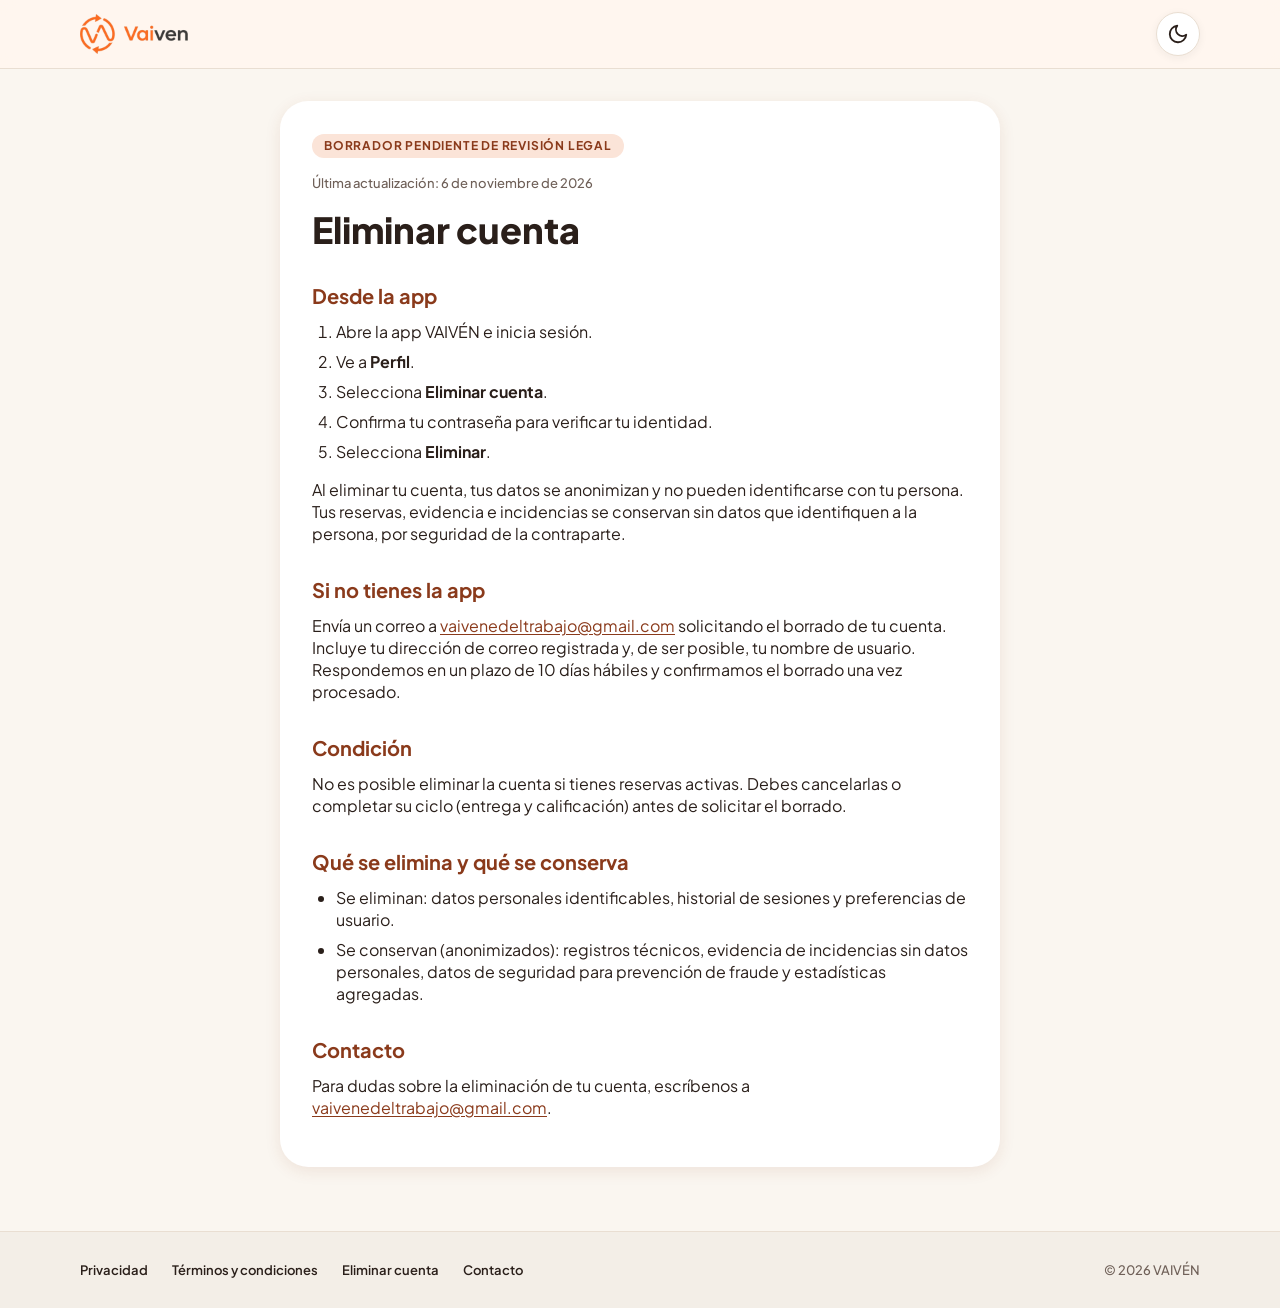
==== commit a55f56d4: "Spec 012 Refact" ====
--- a/eliminar-cuenta/index.html
+++ b/eliminar-cuenta/index.html
@@ -16,6 +16,7 @@
   <meta property="og:url" content="https://vaiven-landing.onrender.com/eliminar-cuenta/">
   <meta property="og:image" content="https://vaiven-landing.onrender.com/assets/img/og-image.png">
   <meta property="og:locale" content="es_MX">
+  <script src="/assets/js/theme.js"></script>
   <link rel="preload" href="/assets/fonts/plus-jakarta-sans-latin.woff2" as="font" type="font/woff2" crossorigin>
   <link rel="stylesheet" href="/assets/css/styles.css">
   <script type="module" src="/assets/js/site.js" defer></script>
@@ -24,7 +25,8 @@
   <a class="skip-link" href="#contenido">Saltar al contenido</a>
 
   <header class="site-header">
-    <a class="brand" href="/"><img src="/assets/img/logo.svg" width="119" height="32" alt="VAIVÉN, ir al inicio"></a>
+    <a class="brand" href="/"><img class="logo-claro" src="/assets/img/logo.webp" width="108" height="40" alt="VAIVÉN, ir al inicio"><img class="logo-oscuro" src="/assets/img/logo-oscuro.webp" width="108" height="40" alt="VAIVÉN, ir al inicio" loading="lazy"></a>
+    <button class="theme-toggle" type="button" data-theme-toggle hidden aria-label="Cambiar tema"><svg class="icon-moon" viewBox="0 0 24 24" width="22" height="22" aria-hidden="true" focusable="false"><path d="M21 12.8A9 9 0 1 1 11.2 3a7 7 0 0 0 9.8 9.8z"/></svg><svg class="icon-sun" viewBox="0 0 24 24" width="22" height="22" aria-hidden="true" focusable="false"><circle cx="12" cy="12" r="4"/><path d="M12 2v2M12 20v2M4.9 4.9l1.4 1.4M17.7 17.7l1.4 1.4M2 12h2M20 12h2M4.9 19.1l1.4-1.4M17.7 6.3l1.4-1.4"/></svg></button>
   </header>
 
   <main id="contenido">
--- a/assets/css/styles.css
+++ b/assets/css/styles.css
@@ -32,7 +32,6 @@
   --ink: #2a1f1a;
   --muted: #6f6058;
   --on-primary: #ffffff;
-  --brand-bg: #ffffff; /* el logotipo siempre va sobre blanco */
   --header-bg: rgba(255, 246, 238, .88);
 
   /* Degradados */
@@ -62,9 +61,17 @@
   --shadow-card: 0 4px 16px rgba(138, 58, 27, .10);
   --shadow-button: 0 8px 20px rgba(194, 78, 36, .30);
 
+  /* Movimiento: solo estas duraciones; entrar con ease-out, salir con ease-in; solo transform y opacity */
+  --motion-100: 100ms;
+  --motion-150: 150ms;
+  --motion-200: 200ms;
+  --motion-300: 300ms;
+  --ease-out: cubic-bezier(0.16, 1, 0.3, 1);
+  --ease-in: cubic-bezier(0.7, 0, 0.84, 0);
+
   /* Tamaños de control: objetivo táctil mínimo (Art. VIII.1), logotipo y botón principal */
   --tap: 44px;
-  --logo-h: 32px;
+  --logo-h: 40px;
   --cta-h: 56px;
 
   /* Margen lateral único: cabecera, texto y pie quedan alineados.
@@ -72,10 +79,36 @@
   --edge: max(clamp(20px, 5vw, 72px), calc((100% - 1120px) / 2));
 }
 
-/* Tema oscuro (según el sistema). Mismos roles que el claro: crema → café cálido; terracota y verde
-   se aclaran solo cuando son texto. El botón principal conserva su degradado y su texto blanco. */
+/* Tema oscuro. Mismos roles que el claro: crema → café cálido; terracota y verde se aclaran solo cuando son texto.
+   El botón principal conserva su degradado y su texto blanco. Sin JavaScript sigue al sistema; con JavaScript
+   `theme.js` fija `data-theme` (elección guardada o sistema) y el botón de la cabecera lo cambia. */
+:root[data-theme="light"] {
+  color-scheme: light;
+}
+
+:root[data-theme="dark"] {
+  color-scheme: dark;
+  --primary-soft: #3a2418;
+  --primary-ink: #ffc8aa;
+  --primary-text: #ff8a5b;
+  --secondary-soft: #17352a;
+  --secondary-pressed: #8fe0bc;
+  --bg: #1c1715;
+  --surface: #2a221e;
+  --surface-muted: #241d19;
+  --border: #3b312b;
+  --field-border: #8a7b72;
+  --ink: #f6ede6;
+  --muted: #c2b3a9;
+  --header-bg: rgba(28, 23, 21, .88);
+  --grad-auth: linear-gradient(135deg, #2a1d17 0%, #241b17 50%, #1c1715 100%);
+  --shadow-soft: 0 2px 8px rgba(0, 0, 0, .35);
+  --shadow-card: 0 4px 16px rgba(0, 0, 0, .40);
+  --shadow-button: 0 8px 20px rgba(0, 0, 0, .45);
+}
+
 @media (prefers-color-scheme: dark) {
-  :root {
+  :root:not([data-theme]) {
     --primary-soft: #3a2418;
     --primary-ink: #ffc8aa;
     --primary-text: #ff8a5b;
@@ -159,6 +192,7 @@
   z-index: 50;
   display: flex;
   align-items: center;
+  justify-content: space-between;
   padding: var(--space-3) var(--edge);
   padding-top: max(var(--space-3), env(safe-area-inset-top));
   border-bottom: 1px solid var(--border);
@@ -171,12 +205,9 @@
   display: inline-flex;
   align-items: center;
   min-height: var(--tap);
-  padding: 0 var(--space-3);
   border-radius: var(--radius-lg);
-  background: var(--brand-bg);
   text-decoration: none;
-  box-shadow: var(--shadow-card);
-  transition: transform .12s ease;
+  transition: transform var(--motion-100) var(--ease-out);
 }
 
 .brand img {
@@ -184,11 +215,85 @@
   height: var(--logo-h);
 }
 
+/* Logotipo sin fondo: en tema oscuro el «ven» gris pasa a crema (logo-oscuro.webp) */
+.brand .logo-oscuro,
+:root[data-theme="dark"] .brand .logo-claro {
+  display: none;
+}
+
+:root[data-theme="dark"] .brand .logo-oscuro {
+  display: block;
+}
+
+@media (prefers-color-scheme: dark) {
+  :root:not([data-theme]) .brand .logo-claro {
+    display: none;
+  }
+
+  :root:not([data-theme]) .brand .logo-oscuro {
+    display: block;
+  }
+}
+
 .brand:active {
   transform: scale(.98);
 }
 
 .brand:focus-visible {
+  outline: 3px solid var(--primary);
+  outline-offset: 3px;
+}
+
+/* Botón de tema: círculo de 44 px; el ícono muestra a qué tema se pasa (luna → oscuro, sol → claro) */
+.theme-toggle {
+  display: inline-flex;
+  align-items: center;
+  justify-content: center;
+  flex: none;
+  width: var(--tap);
+  height: var(--tap);
+  padding: 0;
+  border: 1px solid var(--border);
+  border-radius: 50%;
+  background: var(--surface);
+  color: var(--ink);
+  box-shadow: var(--shadow-soft);
+  cursor: pointer;
+  transition: transform var(--motion-150) var(--ease-out);
+}
+
+.theme-toggle[hidden] {
+  display: none;
+}
+
+.theme-toggle svg {
+  fill: none;
+  stroke: currentColor;
+  stroke-width: 2;
+  stroke-linecap: round;
+  stroke-linejoin: round;
+}
+
+.theme-toggle .icon-sun,
+:root[data-theme="dark"] .theme-toggle .icon-moon {
+  display: none;
+}
+
+:root[data-theme="dark"] .theme-toggle .icon-sun {
+  display: block;
+}
+
+.theme-toggle:hover {
+  border-color: var(--primary);
+  transform: translateY(-1px);
+}
+
+.theme-toggle:active {
+  transform: scale(.98);
+  transition-duration: var(--motion-100);
+}
+
+.theme-toggle:focus-visible {
   outline: 3px solid var(--primary);
   outline-offset: 3px;
 }
@@ -332,16 +437,35 @@
   background: var(--primary);
 }
 
+/* Con enlace: el tono oscuro entra como una capa que solo cambia de opacidad; sube 1 px al pasar el cursor */
 a.store {
-  transition: transform .12s ease, background-color .12s ease;
+  position: relative;
+  isolation: isolate;
+  transition: transform var(--motion-150) var(--ease-out);
+}
+
+a.store::before {
+  content: "";
+  position: absolute;
+  inset: 0;
+  z-index: -1;
+  border-radius: inherit;
+  background: var(--primary-pressed);
+  opacity: 0;
+  transition: opacity var(--motion-150) var(--ease-out);
 }
 
 a.store:hover {
-  background: var(--primary-pressed);
+  transform: translateY(-1px);
+}
+
+a.store:hover::before {
+  opacity: 1;
 }
 
 a.store:active {
   transform: scale(.98);
+  transition-duration: var(--motion-100);
 }
 
 a.store:focus-visible {
@@ -359,15 +483,25 @@
 }
 
 .values li {
-  padding: var(--space-1) var(--space-3);
+  display: inline-flex;
+  align-items: center;
+  gap: 6px;
+  padding: var(--space-1) var(--space-3) var(--space-1) var(--space-2);
   border-radius: var(--radius-pill);
   background: var(--secondary-soft);
   color: var(--secondary-pressed);
   font-size: .75rem;
-  font-weight: 700;
+  font-weight: 600;
   line-height: 1rem;
-  letter-spacing: .8px;
-  text-transform: uppercase;
+}
+
+.values svg {
+  flex: none;
+  fill: none;
+  stroke: currentColor;
+  stroke-width: 2.2;
+  stroke-linecap: round;
+  stroke-linejoin: round;
 }
 
 /* Redes sociales: íconos en botones circulares de 44 px; sin URL en config.js quedan sin enlace */
@@ -397,19 +531,36 @@
   fill: currentColor;
 }
 
+/* Con enlace: sube 2 px, el borde pasa a terracota y una sombra entra solo con opacidad */
 a.social-link {
+  position: relative;
   color: var(--primary-ink);
-  transition: background-color .12s ease, color .12s ease, transform .12s ease;
+  transition: transform var(--motion-150) var(--ease-out);
+}
+
+a.social-link::after {
+  content: "";
+  position: absolute;
+  inset: -1px;
+  border-radius: 50%;
+  box-shadow: var(--shadow-card);
+  opacity: 0;
+  pointer-events: none;
+  transition: opacity var(--motion-150) var(--ease-out);
 }
 
 a.social-link:hover {
   border-color: var(--primary);
-  background: var(--primary);
-  color: var(--on-primary);
+  transform: translateY(-2px);
+}
+
+a.social-link:hover::after {
+  opacity: 1;
 }
 
 a.social-link:active {
   transform: scale(.98);
+  transition-duration: var(--motion-100);
 }
 
 a.social-link:focus-visible {
@@ -433,7 +584,7 @@
   align-items: center;
   margin: 0 0 var(--space-4);
   padding: var(--space-1) var(--space-3);
-  border-radius: var(--radius-pill);
+  border-radius: var(--radius-md);
   background: var(--primary-soft);
   color: var(--primary-ink);
   font-size: .75rem;
@@ -586,7 +737,6 @@
   color: var(--ink);
   font-weight: 600;
   text-decoration: none;
-  transition: color .12s ease;
 }
 
 .footer-links a:hover {
@@ -695,7 +845,7 @@
 }
 
 /* Teléfonos de pantalla corta: se omite el antetítulo decorativo y se aprieta el texto */
-@media (max-width: 720px) and (max-height: 620px) and (orientation: portrait) {
+@media (max-width: 720px) and (max-height: 640px) and (orientation: portrait) {
   .eyebrow {
     display: none;
   }
@@ -725,7 +875,7 @@
   }
 
   .hero-media {
-    flex-basis: 96px;
+    flex-basis: 80px;
   }
 
   .values {
@@ -812,6 +962,48 @@
 @media (min-width: 1700px) {
   .hero-media img {
     object-position: 20% 34%;
+  }
+}
+
+/* Entrada de la portada: la foto aparece y el texto sube 8 px en escalones (opacity + transform, una sola vez) */
+@keyframes aparece {
+  from {
+    opacity: 0;
+  }
+}
+
+@keyframes sube {
+  from {
+    opacity: 0;
+    transform: translateY(8px);
+  }
+}
+
+@media (prefers-reduced-motion: no-preference) {
+  .hero-media {
+    animation: aparece var(--motion-300) var(--ease-out) backwards;
+  }
+
+  .hero-copy > * {
+    animation: sube var(--motion-300) var(--ease-out) backwards;
+  }
+
+  .hero-copy > .eyebrow,
+  .hero-copy > h1 {
+    animation-delay: 0ms;
+  }
+
+  .hero-copy > .description {
+    animation-delay: 100ms;
+  }
+
+  .hero-copy > .store {
+    animation-delay: 200ms;
+  }
+
+  .hero-copy > .values,
+  .hero-copy > .social {
+    animation-delay: 300ms;
   }
 }
 
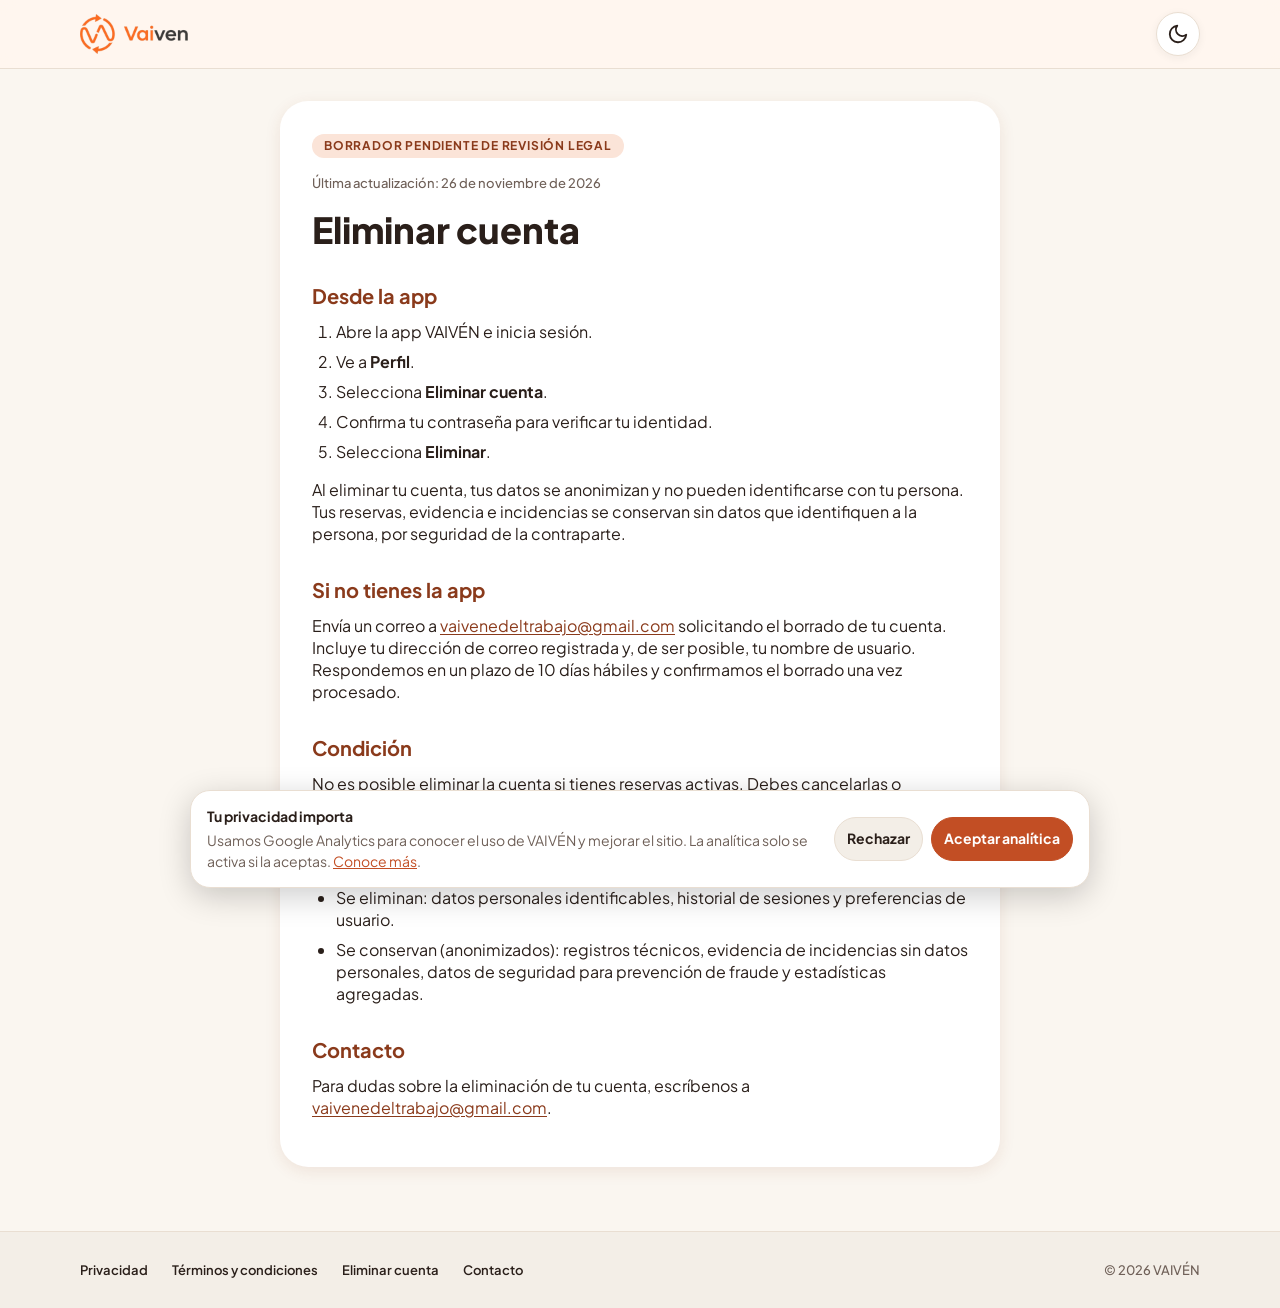
==== commit 26a2595e: "feat(SPEC-02): integrar GTM y redes sociales" ====
--- a/eliminar-cuenta/index.html
+++ b/eliminar-cuenta/index.html
@@ -7,14 +7,14 @@
   <meta name="theme-color" content="#1c1715" media="(prefers-color-scheme: dark)">
   <title>Eliminar cuenta — VAIVÉN</title>
   <meta name="description" content="Cómo eliminar tu cuenta de VAIVÉN: desde la app, por correo si no tienes la app, condición de reservas activas y qué se elimina y qué se conserva.">
-  <link rel="canonical" href="https://vaiven-landing.onrender.com/eliminar-cuenta/">
+  <link rel="canonical" href="https://vaivenapplication-landing-page.onrender.com/eliminar-cuenta/">
   <link rel="icon" type="image/svg+xml" href="/assets/img/favicon.svg">
   <link rel="apple-touch-icon" href="/assets/img/apple-touch-icon.png">
   <meta property="og:title" content="Eliminar cuenta — VAIVÉN">
   <meta property="og:description" content="Pasos para eliminar tu cuenta de VAIVÉN y qué datos se conservan.">
   <meta property="og:type" content="website">
-  <meta property="og:url" content="https://vaiven-landing.onrender.com/eliminar-cuenta/">
-  <meta property="og:image" content="https://vaiven-landing.onrender.com/assets/img/og-image.png">
+  <meta property="og:url" content="https://vaivenapplication-landing-page.onrender.com/eliminar-cuenta/">
+  <meta property="og:image" content="https://vaivenapplication-landing-page.onrender.com/assets/img/og-image.png">
   <meta property="og:locale" content="es_MX">
   <script src="/assets/js/theme.js"></script>
   <link rel="preload" href="/assets/fonts/plus-jakarta-sans-latin.woff2" as="font" type="font/woff2" crossorigin>
@@ -32,7 +32,7 @@
   <main id="contenido">
     <article class="legal">
       <p class="legal-badge">Borrador pendiente de revisión legal</p>
-      <p class="legal-updated" data-legal-updated>Última actualización: 6 de noviembre de 2026</p>
+      <p class="legal-updated" data-legal-updated>Última actualización: 26 de noviembre de 2026</p>
       <h1>Eliminar cuenta</h1>
 
       <section>
--- a/assets/css/styles.css
+++ b/assets/css/styles.css
@@ -1016,3 +1016,40 @@
     scroll-behavior: auto !important;
   }
 }
+
+
+/* Aviso de consentimiento: analítica opcional, sin bloquear el contenido. */
+.consent-banner {
+  position: fixed;
+  z-index: 20;
+  inset: auto max(12px, env(safe-area-inset-right)) max(12px, env(safe-area-inset-bottom)) max(12px, env(safe-area-inset-left));
+  display: flex;
+  align-items: center;
+  justify-content: space-between;
+  gap: 16px;
+  max-width: 900px;
+  margin-inline: auto;
+  padding: 16px;
+  color: var(--ink);
+  background: var(--surface);
+  border: 1px solid var(--border);
+  border-radius: var(--radius-lg);
+  box-shadow: 0 8px 32px rgba(0, 0, 0, .20);
+  font-size: .875rem;
+}
+.consent-copy { min-width: 0; }
+.consent-copy strong { display: block; margin-bottom: 4px; }
+.consent-copy p { margin: 0; color: var(--muted); line-height: 1.45; }
+.consent-copy a { color: var(--primary-text); text-decoration: underline; }
+.consent-actions { display: flex; flex: 0 0 auto; gap: 8px; }
+.consent-actions button { min-height: var(--tap); padding: 8px 12px; border: 1px solid var(--border); border-radius: var(--radius-pill); font: inherit; font-weight: 700; cursor: pointer; }
+.consent-secondary { color: var(--ink); background: var(--surface-muted); }
+.consent-primary { color: var(--on-primary); background: var(--primary); border-color: var(--primary) !important; }
+.consent-actions button:focus-visible { outline: 3px solid var(--primary-text); outline-offset: 3px; }
+@media (max-width: 620px) {
+  .consent-banner { align-items: stretch; flex-direction: column; gap: 12px; }
+  .consent-actions { justify-content: flex-end; }
+}
+
+.consent-preferences { min-height: var(--tap); padding: 10px 16px; color: var(--on-primary); background: var(--primary); border: 1px solid var(--primary); border-radius: var(--radius-pill); font: inherit; font-weight: 700; cursor: pointer; }
+.consent-preferences:focus-visible { outline: 3px solid var(--primary-text); outline-offset: 3px; }
